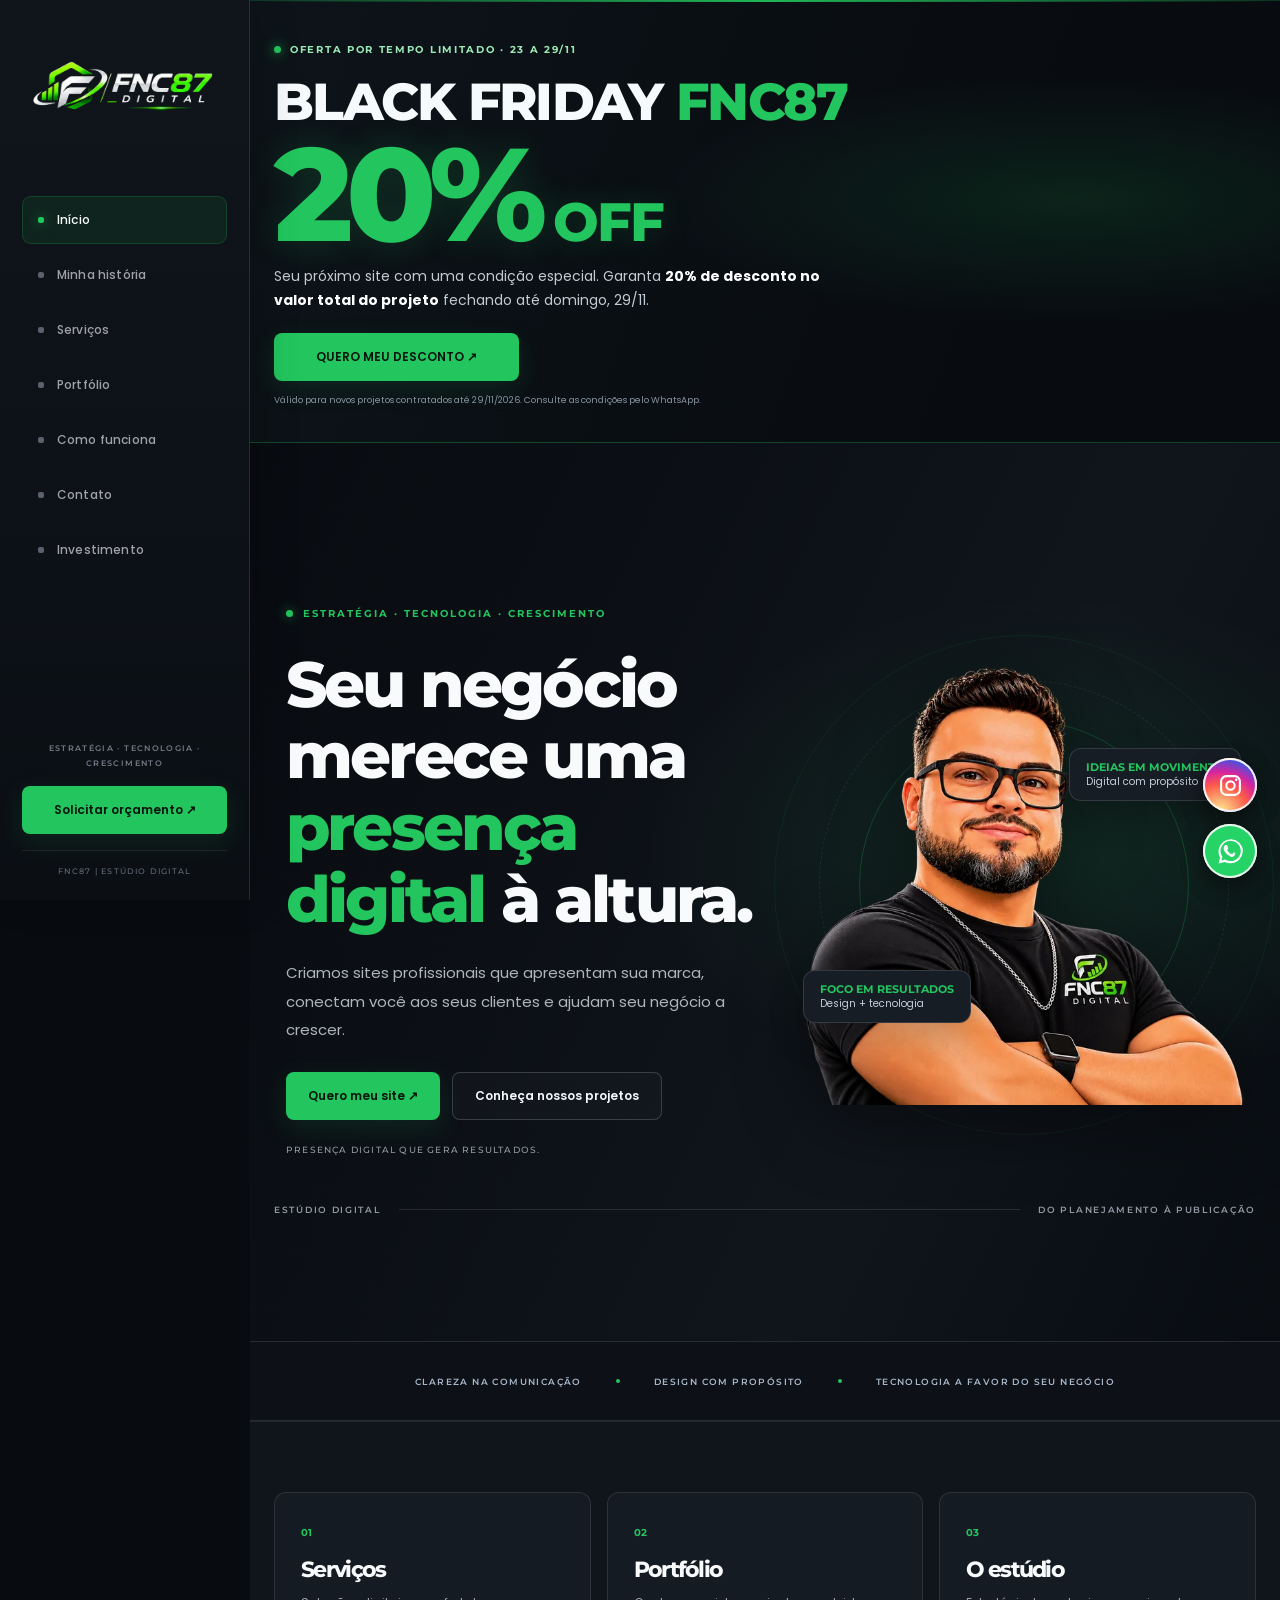
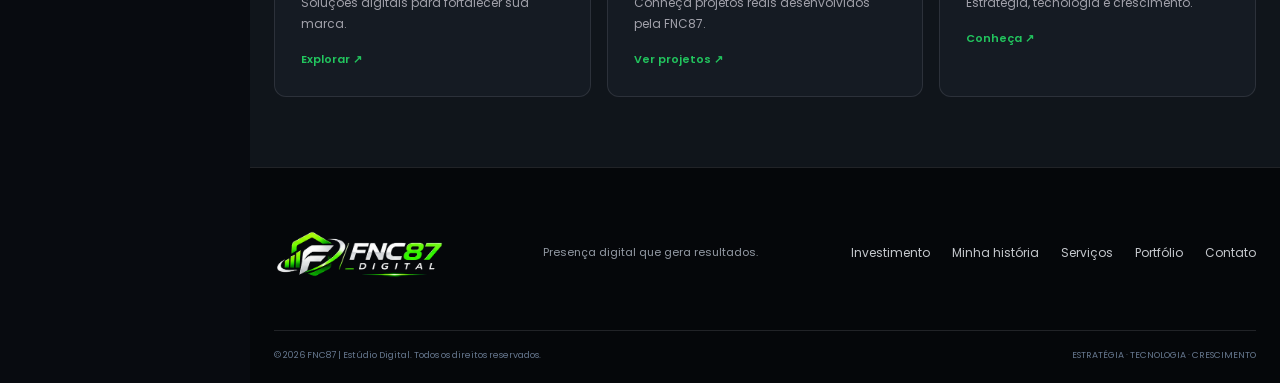
==== index.html @ 1294d343 "Remove duplicate avatar from Black Friday homepage banner" ====
<!doctype html>
<html lang="pt-BR"><head>
<meta charset="utf-8"><meta name="viewport" content="width=device-width, initial-scale=1">
<meta name="theme-color" content="#080B10"><meta name="description" content="FNC87 | Estúdio Digital — Presença digital que gera resultados.">
<title>FNC87 | Estúdio Digital</title><link rel="icon" href="assets/simbolo-fnc87.png">
<link rel="preconnect" href="https://fonts.googleapis.com"><link rel="preconnect" href="https://fonts.gstatic.com" crossorigin>
<link href="https://fonts.googleapis.com/css2?family=Montserrat:wght@400;500;600;700;800&family=Poppins:wght@300;400;500;600;700&display=swap" rel="stylesheet"><link rel="stylesheet" href="styles.css"></head><body>
<div class="top-glow"></div>
<header class="site-header sidebar-nav"><div class="container nav-wrap">
<a class="brand" href="index.html"><img src="assets/logo-fnc87-horizontal.png" alt="FNC87 | Estúdio Digital"></a>
<button class="menu-toggle" aria-label="Abrir menu" aria-expanded="false"><span></span><span></span><span></span></button>
<nav class="main-nav" aria-label="Navegação principal">
<a class="active" href="index.html" data-page="inicio">Início</a><a href="sobre.html" data-page="sobre">Minha história</a><a href="servicos.html" data-page="servicos">Serviços</a><a href="portfolio.html" data-page="portfolio">Portfólio</a><a href="processo.html" data-page="processo">Como funciona</a><a href="contato.html" data-page="contato">Contato</a>
<a href="investimento.html" data-page="investimento">Investimento</a></nav><div class="sidebar-bottom"><span class="sidebar-caption">ESTRATÉGIA · TECNOLOGIA · CRESCIMENTO</span><a class="button button-small button-primary header-cta" href="contato.html">Solicitar orçamento ↗</a><span class="sidebar-version">FNC87 | ESTÚDIO DIGITAL</span></div></div></header><section class="black-friday-banner" aria-label="Campanha Black Friday FNC87">
  <div class="container black-friday-inner">
    <div class="black-friday-copy">
      <span class="black-friday-kicker"><i></i> OFERTA POR TEMPO LIMITADO · 23 A 29/11</span>
      <h2>BLACK FRIDAY <span>FNC87</span></h2>
      <div class="black-friday-offer"><strong>20%</strong><span>OFF</span></div>
      <p>Seu próximo site com uma condição especial. Garanta <strong>20% de desconto no valor total do projeto</strong> fechando até domingo, 29/11.</p>
      <a class="button button-primary" href="https://wa.me/5551992381725?text=Ol%C3%A1!%20Quero%20aproveitar%20a%20Black%20Friday%20da%20FNC87%20com%2020%25%20de%20desconto%20no%20meu%20projeto%20digital." target="_blank" rel="noopener noreferrer">QUERO MEU DESCONTO ↗</a>
      <small class="black-friday-footnote">Válido para novos projetos contratados até 29/11/2026. Consulte as condições pelo WhatsApp.</small>
    </div>
</div>
</section>
<main><section class="hero section" id="inicio"><div class="hero-grid"></div><div class="container hero-layout"><div class="hero-copy"><div class="eyebrow"><i></i> ESTRATÉGIA · TECNOLOGIA · CRESCIMENTO</div><h1>Seu negócio merece uma <span>presença digital</span> à altura.</h1><p class="hero-lead">Criamos sites profissionais que apresentam sua marca, conectam você aos seus clientes e ajudam seu negócio a crescer.</p><div class="hero-actions"><a class="button button-primary" href="contato.html">Quero meu site ↗</a><a class="button button-outline" href="portfolio.html">Conheça nossos projetos</a></div><p class="hero-signature">PRESENÇA DIGITAL QUE GERA RESULTADOS.</p></div><div class="hero-art hero-avatar-art"><div class="orbit orbit-one"></div><div class="orbit orbit-two"></div><div class="orbit orbit-three"></div><img class="home-avatar" src="assets/avatar-fnc87.webp" alt="Avatar ilustrado de Fabrício Castro, fundador da FNC87 | Estúdio Digital"><div class="float-card float-top"><b>IDEIAS EM MOVIMENTO</b><span>Digital com propósito</span></div><div class="float-card float-bottom"><b>FOCO EM RESULTADOS</b><span>Design + tecnologia</span></div></div></div><div class="container hero-bottom"><span>ESTÚDIO DIGITAL</span><span class="line"></span><span>DO PLANEJAMENTO À PUBLICAÇÃO</span></div></section><section class="trust-strip"><div class="container trust-inner"><span>CLAREZA NA COMUNICAÇÃO</span><i></i><span>DESIGN COM PROPÓSITO</span><i></i><span>TECNOLOGIA A FAVOR DO SEU NEGÓCIO</span></div></section><section class="home-shortcuts"><div class="container shortcut-grid"><a href="servicos.html"><b>01</b><h2>Serviços</h2><p>Soluções digitais para fortalecer sua marca.</p><span>Explorar ↗</span></a><a href="portfolio.html"><b>02</b><h2>Portfólio</h2><p>Conheça projetos reais desenvolvidos pela FNC87.</p><span>Ver projetos ↗</span></a><a href="sobre.html"><b>03</b><h2>O estúdio</h2><p>Estratégia, tecnologia e crescimento.</p><span>Conheça ↗</span></a></div></section></main><footer class="site-footer"><div class="container footer-main"><a class="footer-brand" href="index.html"><img src="assets/logo-fnc87-horizontal.png" alt="FNC87"></a><p>Presença digital que gera resultados.</p><div class="footer-links"><a href="investimento.html">Investimento</a><a href="sobre.html">Minha história</a><a href="servicos.html">Serviços</a><a href="portfolio.html">Portfólio</a><a href="contato.html">Contato</a></div></div><div class="container footer-bottom"><span>© <span id="year"></span> FNC87 | Estúdio Digital. Todos os direitos reservados.</span><span>ESTRATÉGIA · TECNOLOGIA · CRESCIMENTO</span></div></footer>
  <div class="floating-social" aria-label="Redes sociais da FNC87" style="position:fixed!important;right:22px!important;bottom:22px!important;left:auto!important;top:auto!important;z-index:2147483000!important;display:flex!important;flex-direction:column!important;align-items:center!important;gap:12px!important;width:56px!important;height:auto!important;max-width:56px!important;pointer-events:auto!important;">
    <a class="floating-social__link floating-social__instagram" href="https://www.instagram.com/fnc87_estudio_digital/" target="_blank" rel="noopener noreferrer" aria-label="Instagram FNC87" title="Instagram" style="display:flex!important;position:relative!important;flex:none!important;width:54px!important;height:54px!important;min-width:54px!important;min-height:54px!important;max-width:54px!important;max-height:54px!important;border-radius:50%!important;align-items:center!important;justify-content:center!important;overflow:hidden!important;color:#fff!important;background:radial-gradient(circle at 30% 105%,#fdf497 0%,#fd5949 45%,#d6249f 65%,#285AEB 90%)!important;">
      <svg xmlns="http://www.w3.org/2000/svg" width="25" height="25" viewBox="0 0 24 24" aria-hidden="true" style="display:block!important;width:25px!important;height:25px!important;min-width:25px!important;max-width:25px!important;min-height:25px!important;max-height:25px!important;position:static!important;transform:none!important;flex:none!important"><rect x="3" y="3" width="18" height="18" rx="5" fill="none" stroke="currentColor" stroke-width="2"/><circle cx="12" cy="12" r="4" fill="none" stroke="currentColor" stroke-width="2"/><circle cx="17.5" cy="6.5" r="1.2" fill="currentColor"/></svg>
    </a>
    <a class="floating-social__link floating-social__whatsapp" href="https://wa.me/5551992381725?text=Ol%C3%A1!%20Quero%20conhecer%20os%20servi%C3%A7os%20da%20FNC87." target="_blank" rel="noopener noreferrer" aria-label="WhatsApp FNC87" title="WhatsApp" style="display:flex!important;position:relative!important;flex:none!important;width:54px!important;height:54px!important;min-width:54px!important;min-height:54px!important;max-width:54px!important;max-height:54px!important;border-radius:50%!important;align-items:center!important;justify-content:center!important;overflow:hidden!important;color:#fff!important;background:#25D366!important;">
      <svg xmlns="http://www.w3.org/2000/svg" width="25" height="25" viewBox="0 0 24 24" aria-hidden="true" style="display:block!important;width:25px!important;height:25px!important;min-width:25px!important;max-width:25px!important;min-height:25px!important;max-height:25px!important;position:static!important;transform:none!important;flex:none!important"><path fill="currentColor" d="M20.5 3.5A11.8 11.8 0 0 0 2 17.7L.5 23.5l5.9-1.5A11.8 11.8 0 0 0 12 23.2h.1A11.7 11.7 0 0 0 20.5 3.5ZM12.1 21.2a9.7 9.7 0 0 1-4.9-1.3l-.4-.2-3.5.9.9-3.4-.2-.4a9.7 9.7 0 1 1 8.1 4.4Zm5.3-7.3c-.3-.2-1.7-.9-2-.9s-.5-.2-.7.2-.8.9-1 1.1-.4.2-.7.1a8 8 0 0 1-2.4-1.5 9 9 0 0 1-1.7-2.1c-.2-.3 0-.5.1-.6l.5-.6.3-.5c.1-.2 0-.4 0-.6s-.7-1.6-1-2.2c-.2-.5-.5-.5-.7-.5h-.6c-.2 0-.6.1-.9.4s-1.2 1.2-1.2 2.8 1.2 3.2 1.4 3.4a11 11 0 0 0 4.2 4c.6.3 1.1.5 1.5.6.6.2 1.2.2 1.6.1.5-.1 1.7-.7 1.9-1.4.2-.7.2-1.3.2-1.4s-.2-.2-.5-.4Z"/></svg>
    </a>
  </div>
  <script src="script.js"></script>
</body>
</html>

<script src="script.js"></script></body></html>  <div class="floating-social" aria-label="Redes sociais da FNC87" style="position:fixed!important;right:22px!important;bottom:22px!important;left:auto!important;top:auto!important;z-index:2147483000!important;display:flex!important;flex-direction:column!important;align-items:center!important;gap:12px!important;width:56px!important;height:auto!important;max-width:56px!important;pointer-events:auto!important;">
    <a class="floating-social__link floating-social__instagram" href="https://www.instagram.com/fnc87_estudio_digital/" target="_blank" rel="noopener noreferrer" aria-label="Instagram FNC87" title="Instagram" style="display:flex!important;position:relative!important;flex:none!important;width:54px!important;height:54px!important;min-width:54px!important;min-height:54px!important;max-width:54px!important;max-height:54px!important;border-radius:50%!important;align-items:center!important;justify-content:center!important;overflow:hidden!important;color:#fff!important;background:radial-gradient(circle at 30% 105%,#fdf497 0%,#fd5949 45%,#d6249f 65%,#285AEB 90%)!important;">
      <svg xmlns="http://www.w3.org/2000/svg" width="25" height="25" viewBox="0 0 24 24" aria-hidden="true" style="display:block!important;width:25px!important;height:25px!important;min-width:25px!important;max-width:25px!important;min-height:25px!important;max-height:25px!important;position:static!important;transform:none!important;flex:none!important"><rect x="3" y="3" width="18" height="18" rx="5" fill="none" stroke="currentColor" stroke-width="2"/><circle cx="12" cy="12" r="4" fill="none" stroke="currentColor" stroke-width="2"/><circle cx="17.5" cy="6.5" r="1.2" fill="currentColor"/></svg>
    </a>
    <a class="floating-social__link floating-social__whatsapp" href="https://wa.me/5551992381725?text=Ol%C3%A1!%20Quero%20conhecer%20os%20servi%C3%A7os%20da%20FNC87." target="_blank" rel="noopener noreferrer" aria-label="WhatsApp FNC87" title="WhatsApp" style="display:flex!important;position:relative!important;flex:none!important;width:54px!important;height:54px!important;min-width:54px!important;min-height:54px!important;max-width:54px!important;max-height:54px!important;border-radius:50%!important;align-items:center!important;justify-content:center!important;overflow:hidden!important;color:#fff!important;background:#25D366!important;">
      <svg xmlns="http://www.w3.org/2000/svg" width="25" height="25" viewBox="0 0 24 24" aria-hidden="true" style="display:block!important;width:25px!important;height:25px!important;min-width:25px!important;max-width:25px!important;min-height:25px!important;max-height:25px!important;position:static!important;transform:none!important;flex:none!important"><path fill="currentColor" d="M20.5 3.5A11.8 11.8 0 0 0 2 17.7L.5 23.5l5.9-1.5A11.8 11.8 0 0 0 12 23.2h.1A11.7 11.7 0 0 0 20.5 3.5ZM12.1 21.2a9.7 9.7 0 0 1-4.9-1.3l-.4-.2-3.5.9.9-3.4-.2-.4a9.7 9.7 0 1 1 8.1 4.4Zm5.3-7.3c-.3-.2-1.7-.9-2-.9s-.5-.2-.7.2-.8.9-1 1.1-.4.2-.7.1a8 8 0 0 1-2.4-1.5 9 9 0 0 1-1.7-2.1c-.2-.3 0-.5.1-.6l.5-.6.3-.5c.1-.2 0-.4 0-.6s-.7-1.6-1-2.2c-.2-.5-.5-.5-.7-.5h-.6c-.2 0-.6.1-.9.4s-1.2 1.2-1.2 2.8 1.2 3.2 1.4 3.4a11 11 0 0 0 4.2 4c.6.3 1.1.5 1.5.6.6.2 1.2.2 1.6.1.5-.1 1.7-.7 1.9-1.4.2-.7.2-1.3.2-1.4s-.2-.2-.5-.4Z"/></svg>
    </a>
  </div>
  <script src="script.js"></script>
</body>
</html>
<script src="script.js"></script></body></html>
---- styles.css ----
:root{
  --green:#22C55E;--green-bright:#39E66F;--graphite:#0F172A;--panel:#121E32;
  --panel2:#16243A;--muted:#94A3B8;--white:#FFFFFF;--line:rgba(148,163,184,.17);
  --font-title:'Montserrat',sans-serif;--font-body:'Poppins',sans-serif;
}
*{box-sizing:border-box}html{scroll-behavior:smooth;scroll-padding-top:100px}
body{margin:0;background:var(--graphite);color:var(--white);font-family:var(--font-body);font-size:14px;line-height:1.75;overflow-x:hidden}
a{color:inherit;text-decoration:none}.container{width:min(1120px,calc(100% - 48px));margin:0 auto}
.top-glow{height:2px;background:linear-gradient(90deg,transparent,var(--green),transparent);opacity:.9}
.site-header{height:88px;position:sticky;top:0;z-index:20;background:rgba(15,23,42,.94);backdrop-filter:blur(16px);border-bottom:1px solid var(--line)}
.nav-wrap{height:100%;display:flex;align-items:center;justify-content:space-between;gap:30px}
.brand{width:205px;display:block;flex-shrink:0}.brand img{width:100%;height:auto;display:block}
.main-nav{display:flex;align-items:center;gap:30px}.main-nav a,.footer-links a{font-size:12px;color:#C3CDDA;transition:color .2s}.main-nav a:hover,.footer-links a:hover{color:var(--green)}
.button{display:inline-flex;align-items:center;justify-content:center;gap:10px;min-height:48px;padding:0 22px;border-radius:8px;font:600 12px var(--font-body);transition:transform .2s,background .2s,border-color .2s;cursor:pointer}
.button:hover{transform:translateY(-2px)}.button-primary{background:var(--green);color:#07150C;box-shadow:0 8px 26px rgba(34,197,94,.13)}.button-primary:hover{background:var(--green-bright)}
.button-outline{border:1px solid rgba(148,163,184,.27);color:#F4F7FB;background:rgba(255,255,255,.015)}.button-outline:hover{border-color:var(--green)}
.button-small{min-height:44px;padding:0 19px}.button-large{min-height:54px;padding:0 25px}
.menu-toggle{display:none;background:none;border:0;padding:8px}.menu-toggle span{display:block;width:22px;height:2px;background:white;margin:5px}
.section{padding:112px 0}.hero{position:relative;min-height:680px;padding:106px 0 35px;overflow:hidden;background:radial-gradient(ellipse at 78% 45%,rgba(22,101,69,.18),transparent 35%),linear-gradient(115deg,#0F172A 0%,#101D31 68%,#0E192B 100%)}
.hero-grid{position:absolute;inset:0;opacity:.17;background-image:linear-gradient(rgba(148,163,184,.06) 1px,transparent 1px),linear-gradient(90deg,rgba(148,163,184,.06) 1px,transparent 1px);background-size:62px 62px;mask-image:linear-gradient(90deg,black,transparent 90%)}
.hero-layout{position:relative;display:grid;grid-template-columns:1.05fr .95fr;align-items:center;min-height:490px;gap:30px}
.eyebrow{font:700 10px var(--font-title);letter-spacing:2px;color:var(--green);display:flex;align-items:center;gap:10px}.eyebrow i{width:7px;height:7px;border-radius:50%;background:var(--green);box-shadow:0 0 12px rgba(34,197,94,.7)}
h1,h2,h3,p{margin-top:0}h1,h2,h3{font-family:var(--font-title)}
.hero h1{font-size:clamp(42px,5vw,64px);line-height:1.12;letter-spacing:-2.8px;font-weight:800;max-width:650px;margin:29px 0 24px}
h1 span,h2 span{color:var(--green)}
.hero-lead{font-size:15px;color:#B6C4D6;max-width:520px;line-height:1.9;margin-bottom:27px}
.hero-actions{display:flex;gap:12px;flex-wrap:wrap}.hero-signature{font:500 9px var(--font-title);letter-spacing:1.2px;color:#8FA2BA;margin-top:24px}
.hero-art{height:440px;position:relative;display:grid;place-items:center}
.hero-logo-frame{position:relative;z-index:2;width:280px;height:280px;border:0;border-radius:0;overflow:visible;background:transparent;box-shadow:none;display:grid;place-items:center}
.hero-logo-frame img{width:100%;height:100%;object-fit:contain;display:block;filter:drop-shadow(0 12px 22px rgba(34,197,94,.13))}
.orbit{position:absolute;border:1px solid rgba(34,197,94,.24);border-radius:50%;aspect-ratio:1}.orbit-one{width:330px}.orbit-two{width:410px;border-color:rgba(148,163,184,.12);border-style:dashed}.orbit-three{width:500px;border-color:rgba(34,197,94,.08)}
.float-card{position:absolute;z-index:3;background:#152239;border:1px solid rgba(148,163,184,.2);border-radius:12px;padding:11px 16px;box-shadow:0 15px 35px rgba(0,0,0,.2);display:flex;flex-direction:column;line-height:1.5}
.float-card b{font:700 11px var(--font-title);color:var(--green)}.float-card span{font-size:10px;color:#C2CDDA}.float-top{top:83px;right:3px}.float-bottom{bottom:82px;left:0}
.art-dot{position:absolute;width:6px;height:6px;border-radius:50%;background:var(--green);box-shadow:0 0 15px var(--green)}.dot-a{top:100px;left:17%}.dot-b{bottom:95px;right:18%}
.hero-bottom{display:flex;align-items:center;gap:18px;margin-top:40px;font:600 9px var(--font-title);letter-spacing:1.7px;color:#70839B}.hero-bottom .line{height:1px;background:var(--line);flex:1}
.trust-strip{border-top:1px solid var(--line);border-bottom:1px solid var(--line);background:#101B2E}
.trust-inner{min-height:78px;display:flex;align-items:center;justify-content:center;gap:34px;font:600 9px var(--font-title);letter-spacing:1.4px;color:#A8B7C9}.trust-inner i{height:4px;width:4px;border-radius:50%;background:var(--green)}
.section-about{background:#111D30}.two-col{display:grid;grid-template-columns:1fr 1fr;gap:100px;align-items:start}
h2{font-size:clamp(30px,3.5vw,43px);line-height:1.22;letter-spacing:-1.7px;font-weight:750;margin:22px 0 0}
.about-text p{color:#AEBBCB;font-size:14px;line-height:2;margin-bottom:18px}.text-link{display:inline-flex;align-items:center;gap:10px;color:var(--green);font:600 12px var(--font-body);margin-top:9px}.text-link span{font-size:17px}
.section-services{background:var(--graphite)}.section-heading{display:flex;align-items:end;justify-content:space-between;gap:50px;margin-bottom:44px}.section-heading>p{max-width:390px;color:#9EADBF;font-size:13px;line-height:1.9;margin:0 0 5px}
.service-grid{display:grid;grid-template-columns:repeat(2,1fr);gap:16px}
.service-card{min-height:300px;background:linear-gradient(145deg,#142138,#111C2F);border:1px solid var(--line);border-radius:14px;padding:28px 30px;position:relative;overflow:hidden}
.service-card:after{content:"";position:absolute;width:180px;height:180px;border:1px solid rgba(34,197,94,.09);border-radius:50%;right:-100px;bottom:-100px}
.service-featured{border-color:rgba(34,197,94,.34);background:linear-gradient(145deg,#172A36,#111C2F)}
.service-number{font:600 9px var(--font-title);letter-spacing:1.5px;color:#73869F}
.service-icon{font-size:25px;color:var(--green);margin:16px 0 8px}.service-card h3{font-size:21px;letter-spacing:-.5px;margin:0 0 10px}.service-card p{font-size:12px;color:#A9B7C8;line-height:1.9;max-width:460px}
.service-card ul{padding-left:17px;color:#BFCBDA;font-size:11px;line-height:2.1;margin:8px 0 12px}.service-tag{display:inline-block;margin-top:14px;padding:7px 10px;border-radius:5px;background:rgba(34,197,94,.08);color:#8BDCA8;font-size:10px}
.section-portfolio{background:#111D30}.portfolio-grid{display:grid;grid-template-columns:1fr 1fr;gap:24px}
.project-card{background:#142137;border:1px solid var(--line);border-radius:14px;overflow:hidden}
.project-visual{height:285px;position:relative;overflow:hidden;padding:14px;background:#0B1526}
.browser-bar{height:25px;border-bottom:1px solid rgba(255,255,255,.1);display:flex;align-items:center;gap:5px;padding:0 5px;color:#8A9BB0;font-size:8px}
.browser-bar i{width:5px;height:5px;border-radius:50%;background:#52647C}.browser-bar span{margin-left:8px}
.project-mock{position:absolute;inset:55px 40px 24px;background:linear-gradient(120deg,#101F32,#18304A);padding:35px 34px;display:flex;flex-direction:column;align-items:flex-start;box-shadow:0 20px 45px rgba(0,0,0,.28)}
.project-mock small,.lume-mock small{font-size:8px;letter-spacing:2px;color:#9FB2C7}.project-mock strong{font:800 28px/1.15 var(--font-title);margin:12px 0;color:#F7FAFC}.project-mock b{color:#FF9A46;font:800 20px var(--font-title);letter-spacing:3px}
.mock-button{font-size:8px;background:#F28A36;color:#172033;padding:7px 12px;border-radius:3px;margin-top:15px}
.project-index{position:absolute;right:20px;bottom:17px;color:#74869D;font:600 8px var(--font-title);letter-spacing:1px}
.lume{background:radial-gradient(circle at 75% 20%,#E5EAD8,#C6D1B9 55%,#9CAD94)}.lume .browser-bar{border-color:rgba(25,48,39,.15);color:#3F5949}.lume .browser-bar i{background:#8A9E85}
.lume-page{position:absolute;inset:55px 25px 12px;background:#fffaf0;color:#18354f;overflow:hidden;box-shadow:0 18px 40px rgba(0,0,0,.16);font-family:Arial,sans-serif}
.lume-nav{height:28px;padding:4px 9px;display:flex;align-items:center;justify-content:space-between;background:#fffdf8;border-bottom:1px solid #eee5d2;font-size:5px;color:#123f73}
.lume-nav>b{display:flex;align-items:center;gap:4px;color:#245f9e;font-size:9px}.lume-nav>b span{font-size:4px;line-height:1.05}.lume-nav>b strong{font-size:10px}.lume-nav>i{font-style:normal;background:#123f73;color:white;padding:4px 7px;border-radius:12px}
.lume-hero{height:132px;padding:13px 13px 7px;display:grid;grid-template-columns:1.1fr .9fr;gap:9px;background:linear-gradient(130deg,#fffaf0,#fff3cf 58%,#e7f0fb)}
.lume-hero>div:first-child{display:flex;flex-direction:column;align-items:flex-start}.lume-hero small{font-size:4px;letter-spacing:.7px;color:#245f9e;font-weight:bold}.lume-hero strong{font:800 14px/1.02 Arial,sans-serif;color:#123f73;margin:5px 0}.lume-hero em{font:italic 6px Georgia,serif;color:#855018}.lume-hero p{font-size:4.5px;line-height:1.35;color:#52677f;margin:4px 0}.lume-hero b{font-size:4.5px;background:#ffc629;color:#123f73;padding:4px 6px;border-radius:8px}
.lume-photo{border:4px solid white;border-radius:42% 42% 8px 8px;background:linear-gradient(140deg,#c9d8b8,#8ba98b 55%,#d8e5d5);display:grid;place-items:center;position:relative;box-shadow:0 4px 12px #315b3020}.lume-photo span{font-size:28px;opacity:.8}.lume-photo small{position:absolute;bottom:5px;color:#fff;font-size:4px}
.lume-pills{display:grid;grid-template-columns:repeat(4,1fr);gap:4px;padding:5px 9px;background:#fffaf0}.lume-pills span{background:white;border-radius:5px;padding:5px 2px;text-align:center;font-size:4px;color:#245f9e;box-shadow:0 2px 6px #344d2910}
.lume-cards{display:grid;grid-template-columns:repeat(3,1fr);gap:5px;padding:7px 9px;background:#fffdf8}.lume-cards b{padding:10px 4px;background:white;border:1px solid #f0eadc;border-radius:6px;color:#245f9e;text-align:center;font-size:5px}
.project-info{display:flex;justify-content:space-between;align-items:center;padding:20px 23px 5px}.project-type{font:700 8px var(--font-title);letter-spacing:1.5px;color:var(--green)}.project-info h3{font-size:17px;margin:6px 0}.project-arrow{font-size:20px;color:var(--green)}.project-card>p{padding:0 23px 20px;color:#9EADBF;font-size:11px;margin:0;line-height:1.8}.portfolio-note{font-size:10px;color:#71839A;margin:20px 0 0}
.section-process{background:var(--graphite)}.process-heading{align-items:start;margin-top:18px}.process-heading h2{max-width:600px;margin:0}.process-heading p{padding-top:6px}
.steps{display:grid;grid-template-columns:repeat(4,1fr);gap:0;border-top:1px solid var(--line);border-bottom:1px solid var(--line)}
.steps article{padding:28px 22px 30px 0;position:relative}.steps article+article{padding-left:22px;border-left:1px solid var(--line)}.steps article>span{font:700 12px var(--font-title);color:var(--green)}.steps h3{font-size:15px;margin:17px 0 8px}.steps p{font-size:11px;color:#9EADBF;line-height:1.9;margin:0}
.process-foot{margin-top:25px;display:flex;align-items:center;gap:10px;color:#AEBBCB;font-size:11px}.green-pulse{width:7px;height:7px;border-radius:50%;background:var(--green);box-shadow:0 0 12px var(--green)}
.cta-section{position:relative;overflow:hidden;padding:100px 0;text-align:center;background:linear-gradient(110deg,#142A2D,#10243A 65%,#111D30)}
.cta-orbit{position:absolute;width:560px;height:560px;border:1px solid rgba(34,197,94,.12);border-radius:50%;top:-280px;right:-80px;box-shadow:0 0 0 55px rgba(34,197,94,.025),0 0 0 110px rgba(34,197,94,.018)}
.cta-content{position:relative}.cta-content .eyebrow{justify-content:center}.cta-content h2{font-size:clamp(32px,4vw,48px);max-width:760px;margin:22px auto 15px}.cta-content>p{color:#B0BECE;max-width:590px;margin:0 auto 28px;font-size:13px}
.cta-actions{display:flex;justify-content:center;gap:12px;flex-wrap:wrap}.contact-details{display:flex;justify-content:center;gap:30px;margin-top:34px;color:#91A3B8;font:600 9px var(--font-title);letter-spacing:1.2px}
.site-footer{background:#0B1322;border-top:1px solid var(--line)}.footer-main{padding:42px 0 35px;display:flex;align-items:center;justify-content:space-between;gap:25px}.footer-brand{width:175px}.footer-brand img{width:100%;display:block}.footer-main>p{margin:0;color:#9DADC0;font-size:11px}.footer-links{display:flex;gap:22px}.footer-bottom{border-top:1px solid var(--line);padding:17px 0 20px;display:flex;justify-content:space-between;gap:15px;color:#65768D;font-size:9px}
@media(max-width:900px){.main-nav{gap:16px}.main-nav a{font-size:11px}.brand{width:175px}.hero-layout{grid-template-columns:1fr 0.8fr}.hero-art{transform:scale(.88)}.two-col{gap:50px}.section-heading{gap:25px}}
@media(max-width:700px){.container{width:min(100% - 36px,540px)}.site-header{height:74px}.brand{width:168px}.header-cta{display:none}.menu-toggle{display:block;margin-left:auto}.main-nav{display:none;position:absolute;top:73px;left:0;right:0;padding:18px 24px 24px;background:#101B2E;border-bottom:1px solid var(--line);flex-direction:column;align-items:flex-start;gap:16px}.main-nav.open{display:flex}.main-nav a{font-size:13px}
.section{padding:78px 0}.hero{padding:70px 0 25px;min-height:auto}.hero-layout{display:flex;flex-direction:column;align-items:stretch;gap:15px}.hero h1{font-size:clamp(40px,11vw,54px);letter-spacing:-2px;margin:23px 0 17px}.hero-lead{font-size:13px}.hero-art{height:330px;transform:none;margin-top:0}.hero-logo-frame{width:220px;height:220px;border-radius:0}.orbit-one{width:245px}.orbit-two{width:300px}.orbit-three{width:355px}.float-top{top:35px;right:0}.float-bottom{bottom:32px;left:0}.hero-bottom{margin-top:10px;font-size:8px}.trust-inner{min-height:70px;gap:12px;flex-wrap:wrap;padding:15px 0;font-size:8px}.trust-inner i{display:none}.two-col{grid-template-columns:1fr;gap:25px}.section-heading{display:block}.section-heading>p{margin-top:18px}.service-grid,.portfolio-grid{grid-template-columns:1fr}.service-card{min-height:0;padding:24px}.project-visual{height:250px}.project-mock,.lume-mock{left:25px;right:25px}.steps{grid-template-columns:1fr 1fr}.steps article{padding:23px 14px 23px 0}.steps article+article{padding-left:14px}.steps article:nth-child(3){border-left:0;padding-left:0;border-top:1px solid var(--line)}.steps article:nth-child(4){border-top:1px solid var(--line)}.process-heading{margin-bottom:30px}.process-foot{align-items:flex-start;line-height:1.8}.cta-section{padding:75px 0}.contact-details{flex-direction:column;gap:9px}.footer-main{flex-wrap:wrap}.footer-main>p{width:100%;order:3}.footer-links{gap:14px;flex-wrap:wrap}.footer-bottom{flex-direction:column;line-height:1.7}}
@media(max-width:390px){.hero-actions{flex-direction:column;align-items:stretch}.hero-actions .button{width:100%}.float-card{padding:8px 10px}.float-card b{font-size:9px}.float-card span{font-size:9px}.project-mock strong,.lume-mock strong{font-size:23px}}


/* Correção isolada da miniatura Lume: neutraliza estilos globais do portfólio */
.project-visual .lume-page,
.project-visual .lume-page *{box-sizing:border-box!important}
.project-visual .lume-page{position:absolute!important;inset:55px 25px 12px!important;display:block!important;padding:0!important;overflow:hidden!important;background:#fffaf0!important;color:#18354f!important;font-family:Arial,sans-serif!important;line-height:normal!important;text-align:left!important}
.project-visual .lume-page .lume-nav{height:28px!important;width:100%!important;padding:4px 9px!important;display:flex!important;flex-direction:row!important;align-items:center!important;justify-content:space-between!important;gap:4px!important;background:#fffdf8!important;border-bottom:1px solid #eee5d2!important;font-size:5px!important;color:#123f73!important;white-space:nowrap!important}
.project-visual .lume-page .lume-nav>b{display:flex!important;flex-direction:row!important;align-items:center!important;gap:4px!important;margin:0!important;padding:0!important;font-size:9px!important;color:#245f9e!important}
.project-visual .lume-page .lume-nav>b span{display:block!important;font-size:4px!important;line-height:1.05!important}
.project-visual .lume-page .lume-nav>b strong{display:block!important;font-size:10px!important;line-height:1!important}
.project-visual .lume-page .lume-nav>span{display:block!important;font-size:5px!important;white-space:nowrap!important}
.project-visual .lume-page .lume-nav>i{display:block!important;font-style:normal!important;background:#123f73!important;color:white!important;padding:4px 7px!important;border-radius:12px!important;font-size:5px!important}
.project-visual .lume-page .lume-hero{height:132px!important;width:100%!important;padding:13px!important;display:grid!important;grid-template-columns:1.1fr .9fr!important;gap:9px!important;background:linear-gradient(130deg,#fffaf0,#fff3cf 58%,#e7f0fb)!important}
.project-visual .lume-page .lume-hero>div:first-child{min-width:0!important;display:flex!important;flex-direction:column!important;align-items:flex-start!important;gap:0!important}
.project-visual .lume-page .lume-hero small{display:block!important;font-size:4px!important;letter-spacing:.7px!important;color:#245f9e!important;font-weight:bold!important;white-space:nowrap!important}
.project-visual .lume-page .lume-hero strong{display:block!important;font:800 14px/1.02 Arial,sans-serif!important;color:#123f73!important;margin:5px 0!important;letter-spacing:0!important}
.project-visual .lume-page .lume-hero em{display:block!important;font:italic 6px Georgia,serif!important;color:#855018!important}
.project-visual .lume-page .lume-hero p{display:block!important;font:4.5px/1.35 Arial,sans-serif!important;color:#52677f!important;margin:4px 0!important}
.project-visual .lume-page .lume-hero b{display:inline-block!important;font:700 4.5px Arial,sans-serif!important;background:#ffc629!important;color:#123f73!important;padding:4px 6px!important;border-radius:8px!important}
.project-visual .lume-page .lume-photo{min-width:0!important;border:4px solid white!important;border-radius:42% 42% 8px 8px!important;background:linear-gradient(140deg,#c9d8b8,#8ba98b 55%,#d8e5d5)!important;display:grid!important;place-items:center!important;position:relative!important;box-shadow:0 4px 12px #315b3020!important}
.project-visual .lume-page .lume-photo span{display:block!important;font-size:28px!important;opacity:.8!important}
.project-visual .lume-page .lume-photo small{position:absolute!important;bottom:5px!important;color:#fff!important;font-size:4px!important}
.project-visual .lume-page .lume-pills{display:grid!important;grid-template-columns:repeat(4,1fr)!important;gap:4px!important;padding:5px 9px!important;background:#fffaf0!important}
.project-visual .lume-page .lume-pills span{display:block!important;background:white!important;border-radius:5px!important;padding:5px 2px!important;text-align:center!important;font-size:4px!important;color:#245f9e!important;white-space:nowrap!important}
.project-visual .lume-page .lume-cards{display:grid!important;grid-template-columns:repeat(3,1fr)!important;gap:5px!important;padding:7px 9px!important;background:#fffdf8!important}
.project-visual .lume-page .lume-cards b{display:block!important;padding:10px 4px!important;background:white!important;border:1px solid #f0eadc!important;border-radius:6px!important;color:#245f9e!important;text-align:center!important;font-size:5px!important}




/* Portfólio: miniaturas compactas e links claros para os sites */
.project-shot{display:block;position:relative;height:220px;overflow:hidden;padding:12px;background:#0B1526;text-decoration:none;color:inherit;border-radius:14px 14px 0 0}
.project-shot .browser-bar{position:relative;z-index:2;height:22px;border-bottom:1px solid rgba(255,255,255,.14);display:flex;align-items:center;gap:5px;padding:0 5px;color:#c0ccdc;font-size:8px;background:rgba(7,17,34,.9)}
.project-shot .browser-bar i{width:5px;height:5px;border-radius:50%;background:#91a3bb}
.project-shot .browser-bar span{margin-left:8px;white-space:nowrap;overflow:hidden;text-overflow:ellipsis}
.project-shot>img{position:absolute;left:12px;top:34px;width:calc(100% - 24px);height:calc(100% - 46px);object-fit:contain;object-position:center;background:#0b1526;display:block;transition:transform .3s ease}
.project-shot:hover>img{transform:scale(1.015)}
.project-shot .project-index{position:absolute;z-index:3;right:20px;bottom:18px;padding:5px 8px;border-radius:20px;background:rgba(15,23,42,.9);color:#fff;font-size:8px;letter-spacing:.5px}
.project-info{display:flex;align-items:center;justify-content:space-between;gap:12px}
.project-visit{flex:none;display:inline-flex;align-items:center;justify-content:center;padding:9px 12px;border:1px solid rgba(34,197,94,.45);border-radius:8px;color:#22c55e;text-decoration:none;font-size:11px;font-weight:700;white-space:nowrap;transition:background .2s ease,color .2s ease}
.project-visit:hover{background:#22c55e;color:#0f172a}
@media(max-width:700px){.project-shot{height:185px}.project-shot>img{object-fit:contain}}


/* Ajuste final do alinhamento dos cards do portfólio */
.portfolio-grid{display:grid!important;grid-template-columns:repeat(2,minmax(0,1fr))!important;align-items:stretch!important;gap:20px!important}
.portfolio-grid>.project-card{display:flex!important;flex-direction:column!important;min-width:0!important;align-self:stretch!important;overflow:hidden!important}
.portfolio-grid>.project-card>.project-shot{width:100%!important;flex:none!important;height:210px!important;display:block!important;position:relative!important}
.portfolio-grid>.project-card>.project-info{width:100%!important;display:flex!important;align-items:center!important;justify-content:space-between!important;gap:12px!important;padding:20px 20px 8px!important;flex:none!important}
.portfolio-grid>.project-card>p{padding:0 20px 20px!important;margin:0!important;width:100%!important}
.portfolio-grid .project-info h3{margin:7px 0 0!important}
.portfolio-grid .project-visit{flex:none!important}
@media(max-width:760px){.portfolio-grid{grid-template-columns:1fr!important}.portfolio-grid>.project-card>.project-shot{height:190px!important}.portfolio-grid>.project-card>.project-info{padding:16px 16px 8px!important}.portfolio-grid>.project-card>p{padding:0 16px 16px!important}}


/* Atalhos flutuantes de contato e redes sociais */
.floating-social{position:fixed;right:22px;bottom:22px;z-index:9999;display:flex;flex-direction:column;gap:12px;align-items:center}
.floating-social__link{width:54px;height:54px;border-radius:50%;display:flex;align-items:center;justify-content:center;color:#fff;text-decoration:none;box-shadow:0 8px 24px rgba(0,0,0,.28);border:2px solid rgba(255,255,255,.88);transition:transform .2s ease,box-shadow .2s ease}
.floating-social__link:hover{transform:translateY(-3px) scale(1.05);box-shadow:0 12px 28px rgba(0,0,0,.34)}
.floating-social__link svg{width:25px;height:25px;display:block}
.floating-social__whatsapp{background:#25D366}
.floating-social__instagram{background:radial-gradient(circle at 30% 105%,#fdf497 0%,#fdf497 5%,#fd5949 45%,#d6249f 60%,#285AEB 90%)}
@media(max-width:600px){.floating-social{right:14px;bottom:16px;gap:10px}.floating-social__link{width:49px;height:49px}.floating-social__link svg{width:23px;height:23px}}


/* Identidade FNC87 — tema preto, grafite, cinza e verde tecnológico */
:root{
  --green:#22C55E;
  --green-bright:#4ADE80;
  --graphite:#080B10;
  --panel:#11161D;
  --panel2:#171D25;
  --muted:#A1A1AA;
  --white:#F8FAFC;
  --line:rgba(161,161,170,.18);
}
body{background:#080B10;color:#F8FAFC}
.site-header{background:rgba(8,11,16,.94);border-bottom-color:rgba(161,161,170,.16)}
.hero{background:radial-gradient(ellipse at 78% 45%,rgba(34,197,94,.12),transparent 36%),linear-gradient(115deg,#080B10 0%,#10151B 65%,#090D12 100%)}
.hero-grid{background-image:linear-gradient(rgba(161,161,170,.055) 1px,transparent 1px),linear-gradient(90deg,rgba(161,161,170,.055) 1px,transparent 1px)}
.trust-strip{background:#0D1117}
.section-about,.section-portfolio{background:#10151B}
.section-services,.section-process{background:#080B10}
.service-card{background:linear-gradient(145deg,#171D25,#10151B);border-color:rgba(161,161,170,.2)}
.service-featured{background:linear-gradient(145deg,#17231D,#11171A);border-color:rgba(34,197,94,.38)}
.project-card{background:#151B23;border-color:rgba(161,161,170,.2)}
.project-shot{background:#090D12}
.project-shot .browser-bar{background:rgba(8,11,16,.94);border-color:rgba(161,161,170,.18)}
.cta-section{background:radial-gradient(ellipse at 50% 0%,rgba(34,197,94,.11),transparent 48%),linear-gradient(110deg,#11171A,#0C1117 65%,#080B10)}
.site-footer{background:#05070A;border-top-color:rgba(161,161,170,.18)}
.float-card{background:#171D25;border-color:rgba(161,161,170,.22)}
.button-outline{background:rgba(255,255,255,.025);border-color:rgba(161,161,170,.28)}
.main-nav a,.footer-links a{color:#C4C7CC}
.hero-lead,.about-text p,.section-heading>p,.service-card p,.project-card>p,.cta-content>p{color:#B0B5BD}
.hero-signature,.hero-bottom,.portfolio-note,.footer-main>p{color:#9299A3}
@media(max-width:700px){.main-nav{background:#10151B}}


/* Navegação lateral vertical — layout institucional FNC87 */
html{scroll-padding-top:28px}
body{padding-left:250px}
.site-header.sidebar-nav{position:fixed;inset:0 auto 0 0;width:250px;height:100vh;z-index:1000;background:linear-gradient(180deg,#10151B 0%,#0B0F14 100%);border-right:1px solid rgba(161,161,170,.18);border-bottom:0;box-shadow:12px 0 36px rgba(0,0,0,.16);backdrop-filter:blur(18px)}
.sidebar-nav .nav-wrap{width:100%;height:100%;margin:0;padding:30px 22px 24px;display:flex;flex-direction:column;align-items:stretch;justify-content:flex-start;gap:0}
.sidebar-nav .brand{width:190px;margin:0 auto 58px;padding:8px 0}
.sidebar-nav .main-nav{display:flex;flex-direction:column;align-items:stretch;gap:7px;width:100%}
.sidebar-nav .main-nav a{position:relative;display:flex;align-items:center;min-height:48px;padding:0 15px;border:1px solid transparent;border-radius:9px;color:#A1A1AA;font-size:12px;font-weight:500;letter-spacing:.15px;transition:background .2s ease,color .2s ease,border-color .2s ease}
.sidebar-nav .main-nav a:before{content:"";width:6px;height:6px;border-radius:2px;background:#59616D;margin-right:13px;transition:background .2s ease,box-shadow .2s ease}
.sidebar-nav .main-nav a:hover,.sidebar-nav .main-nav a:focus-visible{color:#F8FAFC;background:rgba(34,197,94,.07);border-color:rgba(34,197,94,.15)}
.sidebar-nav .main-nav a:hover:before,.sidebar-nav .main-nav a:focus-visible:before{background:#22C55E;box-shadow:0 0 10px rgba(34,197,94,.65)}
.sidebar-bottom{margin-top:auto;display:flex;flex-direction:column;gap:16px}
.sidebar-caption{font:600 8px/1.8 'Montserrat',sans-serif;letter-spacing:1.35px;color:#727B87;text-align:center;padding:0 8px}
.sidebar-nav .header-cta{width:100%;min-height:48px;justify-content:center}
.sidebar-version{font:500 8px 'Montserrat',sans-serif;letter-spacing:1.2px;text-align:center;color:#626B76;padding-top:15px;border-top:1px solid rgba(161,161,170,.13)}
.sidebar-nav .menu-toggle{display:none}
.top-glow{position:fixed;top:0;left:250px;right:0;z-index:1001;height:2px}
.hero{min-height:calc(100vh - 2px);display:flex;flex-direction:column;justify-content:center;padding-top:72px}
.hero-layout{width:min(1120px,calc(100% - 72px))}
.section,.cta-section{scroll-margin-top:28px}
@media(max-width:900px){
  body{padding-left:0}
  .top-glow{left:0}
  .site-header.sidebar-nav{inset:0 0 auto 0;width:100%;height:76px}
  .sidebar-nav .nav-wrap{width:100%;height:76px;padding:0 22px;display:flex;flex-direction:row;align-items:center;justify-content:space-between;gap:18px}
  .sidebar-nav .brand{width:170px;margin:0;padding:0}
  .sidebar-nav .menu-toggle{display:block;order:3;cursor:pointer}
  .sidebar-nav .main-nav{display:none;position:absolute;top:76px;left:0;right:0;width:100%;padding:14px 22px 20px;background:#10151B;border-bottom:1px solid rgba(161,161,170,.18);box-shadow:0 18px 28px rgba(0,0,0,.3);gap:5px}
  .sidebar-nav .main-nav.open{display:flex}
  .sidebar-nav .main-nav a{min-height:44px}
  .sidebar-bottom{margin:0 0 0 auto;display:block}
  .sidebar-caption,.sidebar-version{display:none}
  .sidebar-nav .header-cta{width:auto;min-height:40px;padding:0 14px;font-size:10px}
  .hero{min-height:680px;padding-top:115px}
  .hero-layout{width:min(1120px,calc(100% - 48px))}
}
@media(max-width:560px){
  .sidebar-nav .brand{width:145px}
  .sidebar-nav .nav-wrap{padding:0 15px;gap:10px}
  .sidebar-nav .header-cta{font-size:9px;padding:0 10px}
  .hero{min-height:auto;padding:100px 0 35px}
  .hero-layout{grid-template-columns:1fr}
  .hero-art{height:320px}
  .hero-logo-frame{width:210px;height:210px}
  .orbit-one{width:250px}.orbit-two{width:300px}.orbit-three{width:340px}
  .float-top{top:20px;right:0}.float-bottom{bottom:24px;left:0}
}


/* Estrutura multipáginas do site institucional FNC87 */
.sidebar-nav .main-nav a.active{color:#F8FAFC;background:rgba(34,197,94,.09);border-color:rgba(34,197,94,.2)}
.sidebar-nav .main-nav a.active:before{background:#22C55E;box-shadow:0 0 12px rgba(34,197,94,.65)}
.inner-page{min-height:calc(100vh - 2px);padding-bottom:90px}
.page-hero{padding:105px 0 65px;background:radial-gradient(ellipse at 78% 20%,rgba(34,197,94,.11),transparent 38%),linear-gradient(115deg,#080B10,#10151B 65%,#090D12);border-bottom:1px solid rgba(161,161,170,.13)}
.page-hero h1{max-width:850px;font-size:clamp(38px,5vw,58px);line-height:1.13;letter-spacing:-2px;margin:24px 0 18px}
.page-lead{max-width:700px;color:#B0B5BD;font-size:15px;line-height:1.9;margin:0}
.page-content{padding:68px 0 20px}
.content-narrow{max-width:820px}
.content-narrow h2{font-size:25px;margin:30px 0 12px}
.content-narrow p{color:#B0B5BD;font-size:14px;line-height:2;margin-bottom:18px}
.value-row{display:flex;flex-wrap:wrap;gap:10px;margin-top:32px}
.value-row span{border:1px solid rgba(34,197,94,.25);background:rgba(34,197,94,.06);color:#7EE7A0;padding:10px 15px;border-radius:7px;font:600 9px 'Montserrat',sans-serif;letter-spacing:1px}
.home-shortcuts{padding:70px 0;background:#10151B;border-top:1px solid rgba(161,161,170,.13)}
.shortcut-grid{display:grid;grid-template-columns:repeat(3,1fr);gap:16px}
.shortcut-grid>a{display:block;padding:26px;background:#151B23;border:1px solid rgba(161,161,170,.17);border-radius:12px;transition:.2s}
.shortcut-grid>a:hover{border-color:rgba(34,197,94,.4);transform:translateY(-3px)}
.shortcut-grid b{color:#22C55E;font:700 10px 'Montserrat',sans-serif}
.shortcut-grid h2{font-size:22px;margin:13px 0 8px}
.shortcut-grid p{color:#A1A1AA;font-size:12px}
.shortcut-grid a>span{color:#22C55E;font-size:11px;font-weight:600}
.inner-page .service-grid{margin-top:5px}
.inner-page .portfolio-grid{align-items:stretch}
.inner-page .project-card{display:flex;flex-direction:column;overflow:hidden}
.inner-page .project-info{padding:20px 20px 8px}
.inner-page .project-card>p{padding:0 20px 20px;margin:0;color:#B0B5BD}
.inner-page .steps{margin-top:5px}
.contact-grid{display:grid;grid-template-columns:repeat(2,minmax(0,1fr));gap:18px;max-width:900px}
.contact-card{display:block;padding:30px;background:#151B23;border:1px solid rgba(161,161,170,.18);border-radius:13px;transition:.2s}
.contact-card:hover{border-color:rgba(34,197,94,.45);transform:translateY(-3px)}
.contact-card>span{font:700 9px 'Montserrat',sans-serif;letter-spacing:1.5px;color:#22C55E}
.contact-card h2{font-size:23px;margin:18px 0 8px;overflow-wrap:anywhere}
.contact-card p{color:#A1A1AA;font-size:12px}
.contact-card b{display:inline-block;color:#22C55E;font-size:11px;margin-top:10px}
.contact-note{color:#9299A3;font-size:11px;margin-top:30px}
@media(max-width:900px){.page-hero{padding:115px 0 55px}.page-content{padding-top:48px}}
@media(max-width:700px){.shortcut-grid,.contact-grid{grid-template-columns:1fr}.page-hero h1{font-size:36px}.page-content{padding:38px 0 10px}.inner-page .project-info{padding:16px 16px 8px}.inner-page .project-card>p{padding:0 16px 16px}}

/* Retratos oficiais do fundador: avatar na home e foto na história */
.hero-avatar-art{isolation:isolate}
.hero-avatar-art .home-avatar{position:relative;z-index:2;display:block;width:min(100%,470px);height:440px;object-fit:contain;object-position:center bottom;filter:drop-shadow(0 18px 38px rgba(0,0,0,.42))}
.hero-avatar-art .orbit{z-index:0}
.hero-avatar-art .float-card{z-index:4}
.profile-layout{display:grid;grid-template-columns:minmax(260px,380px) minmax(0,1fr);gap:64px;align-items:start}
.profile-portrait{position:sticky;top:38px;margin:0;padding:10px;border:1px solid rgba(34,197,94,.28);border-radius:18px;background:linear-gradient(145deg,rgba(34,197,94,.10),rgba(17,22,29,.7));box-shadow:0 20px 55px rgba(0,0,0,.28)}
.profile-portrait img{display:block;width:100%;height:auto;border-radius:11px;object-fit:contain}
.profile-layout .content-narrow{max-width:none}
@media(max-width:900px){.profile-layout{grid-template-columns:minmax(220px,300px) minmax(0,1fr);gap:32px}}
@media(max-width:700px){.hero-avatar-art{height:340px;margin-top:0}.hero-avatar-art .home-avatar{height:340px;width:min(100%,360px)}.profile-layout{grid-template-columns:1fr;gap:28px}.profile-portrait{position:relative;top:auto;width:min(100%,360px);margin:0 auto}.profile-layout .content-narrow{max-width:100%}}


/* FNC87 | Página de investimento 2026 */
.page-investimento .page-hero{padding-bottom:44px}
.pricing-intro{display:flex;align-items:center;justify-content:space-between;gap:20px;margin:0 0 30px}
.pricing-validity{display:inline-flex;align-items:center;gap:9px;padding:9px 13px;border:1px solid rgba(34,197,94,.3);border-radius:7px;background:rgba(34,197,94,.07);color:#9BE8B5;font:700 9px var(--font-title);letter-spacing:1px}
.pricing-grid{display:grid;grid-template-columns:repeat(3,1fr);gap:16px}
.pricing-card{display:flex;flex-direction:column;padding:26px 23px 23px;border:1px solid var(--line);border-radius:14px;background:linear-gradient(150deg,#17263d,#111c2f);overflow:hidden}
.pricing-card.featured{border-color:rgba(34,197,94,.55);box-shadow:0 15px 45px rgba(34,197,94,.07)}
.pricing-card .pricing-label{font:700 9px var(--font-title);letter-spacing:1.5px;color:var(--green)}
.pricing-card h2{font-size:19px;line-height:1.3;letter-spacing:-.5px;margin:14px 0 8px}
.pricing-card .pricing-desc{min-height:54px;color:#A9B7C8;font-size:11px;line-height:1.8}
.pricing-value{margin:15px 0 17px;padding:14px 0;border-top:1px solid var(--line);border-bottom:1px solid var(--line)}
.pricing-value small{display:block;color:#91A3B8;font-size:9px;margin-bottom:4px}
.pricing-value strong{font:800 22px var(--font-title);color:var(--green);letter-spacing:-.7px}
.pricing-card ul{padding-left:17px;margin:0 0 22px;color:#C2CDDA;font-size:10px;line-height:2.1;flex:1}
.pricing-card .button{width:100%;margin-top:auto}
.pricing-note{color:#8FA1B8;font-size:10px;line-height:1.8;margin-top:18px}
.pricing-includes{display:grid;grid-template-columns:repeat(3,1fr);gap:12px;margin-top:25px}
.pricing-includes article{padding:18px;border:1px solid var(--line);border-radius:10px;background:#121f34}
.pricing-includes b{display:block;color:var(--green);font:700 10px var(--font-title);margin-bottom:6px}
.pricing-includes p{margin:0;color:#AAB8C9;font-size:10px;line-height:1.8}
.pricing-conditions{display:grid;grid-template-columns:1fr 1fr;gap:18px;margin-top:30px}
.pricing-condition{padding:22px;border:1px solid var(--line);border-radius:12px;background:#111d30}
.pricing-condition h3{font-size:15px;margin:0 0 12px}
.pricing-condition p,.pricing-condition li{font-size:10px;color:#AEBBCB;line-height:1.9}
.pricing-condition ul{padding-left:17px;margin:0}
@media(max-width:850px){.pricing-grid{grid-template-columns:1fr 1fr}.pricing-includes{grid-template-columns:1fr 1fr}}
@media(max-width:600px){.pricing-grid,.pricing-includes,.pricing-conditions{grid-template-columns:1fr}.pricing-intro{align-items:flex-start;flex-direction:column}.pricing-card .pricing-desc{min-height:0}}

/* BLACK FRIDAY FNC87 · campanha 23–29/11/2026 */
.black-friday-banner{position:relative;overflow:hidden;background:radial-gradient(ellipse at 78% 45%,rgba(34,197,94,.15),transparent 38%),linear-gradient(115deg,#111820,#080B10 68%);border-bottom:1px solid rgba(34,197,94,.28)}
.black-friday-inner{display:grid;grid-template-columns:1.1fr .9fr;align-items:center;gap:30px;min-height:390px;padding-top:42px;padding-bottom:42px}
.black-friday-kicker{display:inline-flex;align-items:center;gap:9px;color:#9BE8B5;font:700 9px var(--font-title);letter-spacing:1.6px}
.black-friday-kicker i{width:7px;height:7px;border-radius:50%;background:#22C55E;box-shadow:0 0 12px #22C55E}
.black-friday-copy h2{font:800 clamp(27px,4vw,43px) var(--font-title);letter-spacing:-1.8px;margin:13px 0 0;color:#F7FAFC}
.black-friday-copy h2 span{color:#22C55E}
.black-friday-offer{font:800 clamp(64px,9vw,104px)/.98 var(--font-title);letter-spacing:-5px;color:#22C55E;text-shadow:0 0 35px rgba(34,197,94,.22);margin:8px 0}
.black-friday-offer small{font-size:.38em;letter-spacing:1px}
.black-friday-copy p{max-width:490px;color:#C2CBD4;font-size:14px;line-height:1.8;margin:12px 0 20px}
.black-friday-copy p strong{color:#fff}
.black-friday-footnote{display:block;color:#7F8B98;font-size:9px;line-height:1.6;margin-top:13px}
.black-friday-visual{position:relative;min-height:300px;display:flex;align-items:flex-end;justify-content:center}
.black-friday-visual:before{content:"";position:absolute;width:290px;height:290px;border:1px solid rgba(34,197,94,.25);border-radius:50%;box-shadow:0 0 65px rgba(34,197,94,.1),inset 0 0 55px rgba(34,197,94,.07)}
.black-friday-visual img{position:relative;z-index:1;max-width:100%;width:300px;height:320px;object-fit:contain;object-position:center bottom;filter:drop-shadow(0 16px 35px rgba(0,0,0,.45))}
.black-friday-sign{position:absolute;z-index:2;right:0;top:48px;display:flex;flex-direction:column;align-items:center;padding:15px 20px;border:1px solid rgba(34,197,94,.7);border-radius:12px;background:linear-gradient(145deg,#1b2925,#0c1212);box-shadow:0 12px 35px rgba(0,0,0,.4),0 0 28px rgba(34,197,94,.13);transform:rotate(5deg)}
.black-friday-sign span,.black-friday-sign small{font:700 8px var(--font-title);letter-spacing:1.3px;color:#C8F7D6}
.black-friday-sign strong{font:800 30px var(--font-title);color:#22C55E;white-space:nowrap}
.black-friday-strip{padding:27px 0;background:linear-gradient(100deg,#14231d,#101820);border-bottom:1px solid rgba(34,197,94,.27)}
.black-friday-strip-inner{display:flex;align-items:center;justify-content:space-between;gap:22px}
.black-friday-strip h2{font:700 clamp(20px,3vw,29px) var(--font-title);margin:8px 0 3px}
.black-friday-strip h2 strong{color:#22C55E}
.black-friday-strip p{margin:0;color:#AAB8C9;font-size:11px}
@media(max-width:700px){.black-friday-inner{grid-template-columns:1fr;gap:4px;padding-top:30px;padding-bottom:24px}.black-friday-copy h2{font-size:31px}.black-friday-offer{font-size:76px}.black-friday-visual{min-height:235px;margin-top:4px}.black-friday-visual:before{width:210px;height:210px}.black-friday-visual img{height:245px;width:230px}.black-friday-sign{right:2%;top:16px;padding:10px 13px}.black-friday-sign strong{font-size:23px}.black-friday-strip-inner{align-items:flex-start;flex-direction:column}.black-friday-strip .button{width:100%}}


/* BLACK FRIDAY FNC87 · destaque da campanha */
.black-friday-banner{position:relative;isolation:isolate;overflow:hidden;background:radial-gradient(ellipse at 80% 45%,rgba(34,197,94,.13),transparent 36%),linear-gradient(110deg,#0d1419 0%,#080b10 72%);border-top:1px solid rgba(34,197,94,.22);border-bottom:1px solid rgba(34,197,94,.3)}
.black-friday-inner{display:grid;grid-template-columns:minmax(0,1.25fr) minmax(180px,.65fr);align-items:center;gap:20px;min-height:350px;padding-top:35px;padding-bottom:35px}
.black-friday-copy{position:relative;z-index:2;max-width:690px}
.black-friday-kicker{display:inline-flex;align-items:center;gap:9px;color:#9BE8B5;font:700 10px var(--font-title);letter-spacing:1.7px}
.black-friday-kicker i{width:7px;height:7px;border-radius:50%;background:#22C55E;box-shadow:0 0 12px #22C55E}
.black-friday-copy h2{font:800 clamp(30px,4.4vw,52px)/1.05 var(--font-title);letter-spacing:-1.7px;margin:14px 0 6px;color:#F7FAFC}
.black-friday-copy h2 span{color:#22C55E}
.black-friday-offer{display:flex;align-items:baseline;gap:13px;margin:3px 0 4px;color:#22C55E;text-shadow:0 0 35px rgba(34,197,94,.2)}
.black-friday-offer strong{font:800 clamp(88px,11vw,132px)/.9 var(--font-title);letter-spacing:-7px}
.black-friday-offer span{font:800 clamp(35px,5vw,54px)/1 var(--font-title);letter-spacing:-2px}
.black-friday-copy p{max-width:560px;color:#C2CBD4;font-size:14px;line-height:1.75;margin:10px 0 20px}
.black-friday-copy p strong{color:#fff}
.black-friday-copy .button{min-width:245px}
.black-friday-footnote{display:block;color:#87939e;font-size:9px;line-height:1.6;margin-top:12px}
.black-friday-visual{position:relative;min-height:280px;display:flex;align-items:flex-end;justify-content:center;overflow:hidden}
.black-friday-glow{position:absolute;width:250px;height:250px;border:1px solid rgba(34,197,94,.22);border-radius:50%;box-shadow:0 0 65px rgba(34,197,94,.1),inset 0 0 55px rgba(34,197,94,.06)}
.black-friday-visual img{position:relative;z-index:1;display:block;width:230px;height:275px;max-width:100%;object-fit:contain;object-position:center bottom;filter:drop-shadow(0 16px 35px rgba(0,0,0,.45))}
.black-friday-strip{padding:27px 0;background:linear-gradient(100deg,#14231d,#101820);border-bottom:1px solid rgba(34,197,94,.27)}
.black-friday-strip-inner{display:flex;align-items:center;justify-content:space-between;gap:22px}
.black-friday-strip h2{font:700 clamp(20px,3vw,29px) var(--font-title);margin:8px 0 3px}
.black-friday-strip h2 strong{color:#22C55E}
.black-friday-strip p{margin:0;color:#AAB8C9;font-size:11px}
@media(max-width:700px){
 .black-friday-inner{display:block;min-height:0;padding-top:27px;padding-bottom:30px}
 .black-friday-copy{text-align:center;margin:0 auto}
 .black-friday-kicker{justify-content:center;font-size:9px;letter-spacing:1px}
 .black-friday-copy h2{font-size:clamp(29px,8vw,38px);margin-top:13px}
 .black-friday-offer{justify-content:center;margin:9px 0}
 .black-friday-offer strong{font-size:clamp(92px,25vw,118px);letter-spacing:-6px}
 .black-friday-offer span{font-size:clamp(38px,10vw,48px)}
 .black-friday-copy p{font-size:13px;line-height:1.65;margin:10px auto 18px;max-width:430px}
 .black-friday-copy .button{width:100%;max-width:360px;min-width:0}
 .black-friday-footnote{max-width:350px;margin:12px auto 0;font-size:9px}
 .black-friday-visual{display:none}
 .black-friday-strip-inner{align-items:flex-start;flex-direction:column}
 .black-friday-strip .button{width:100%}
}
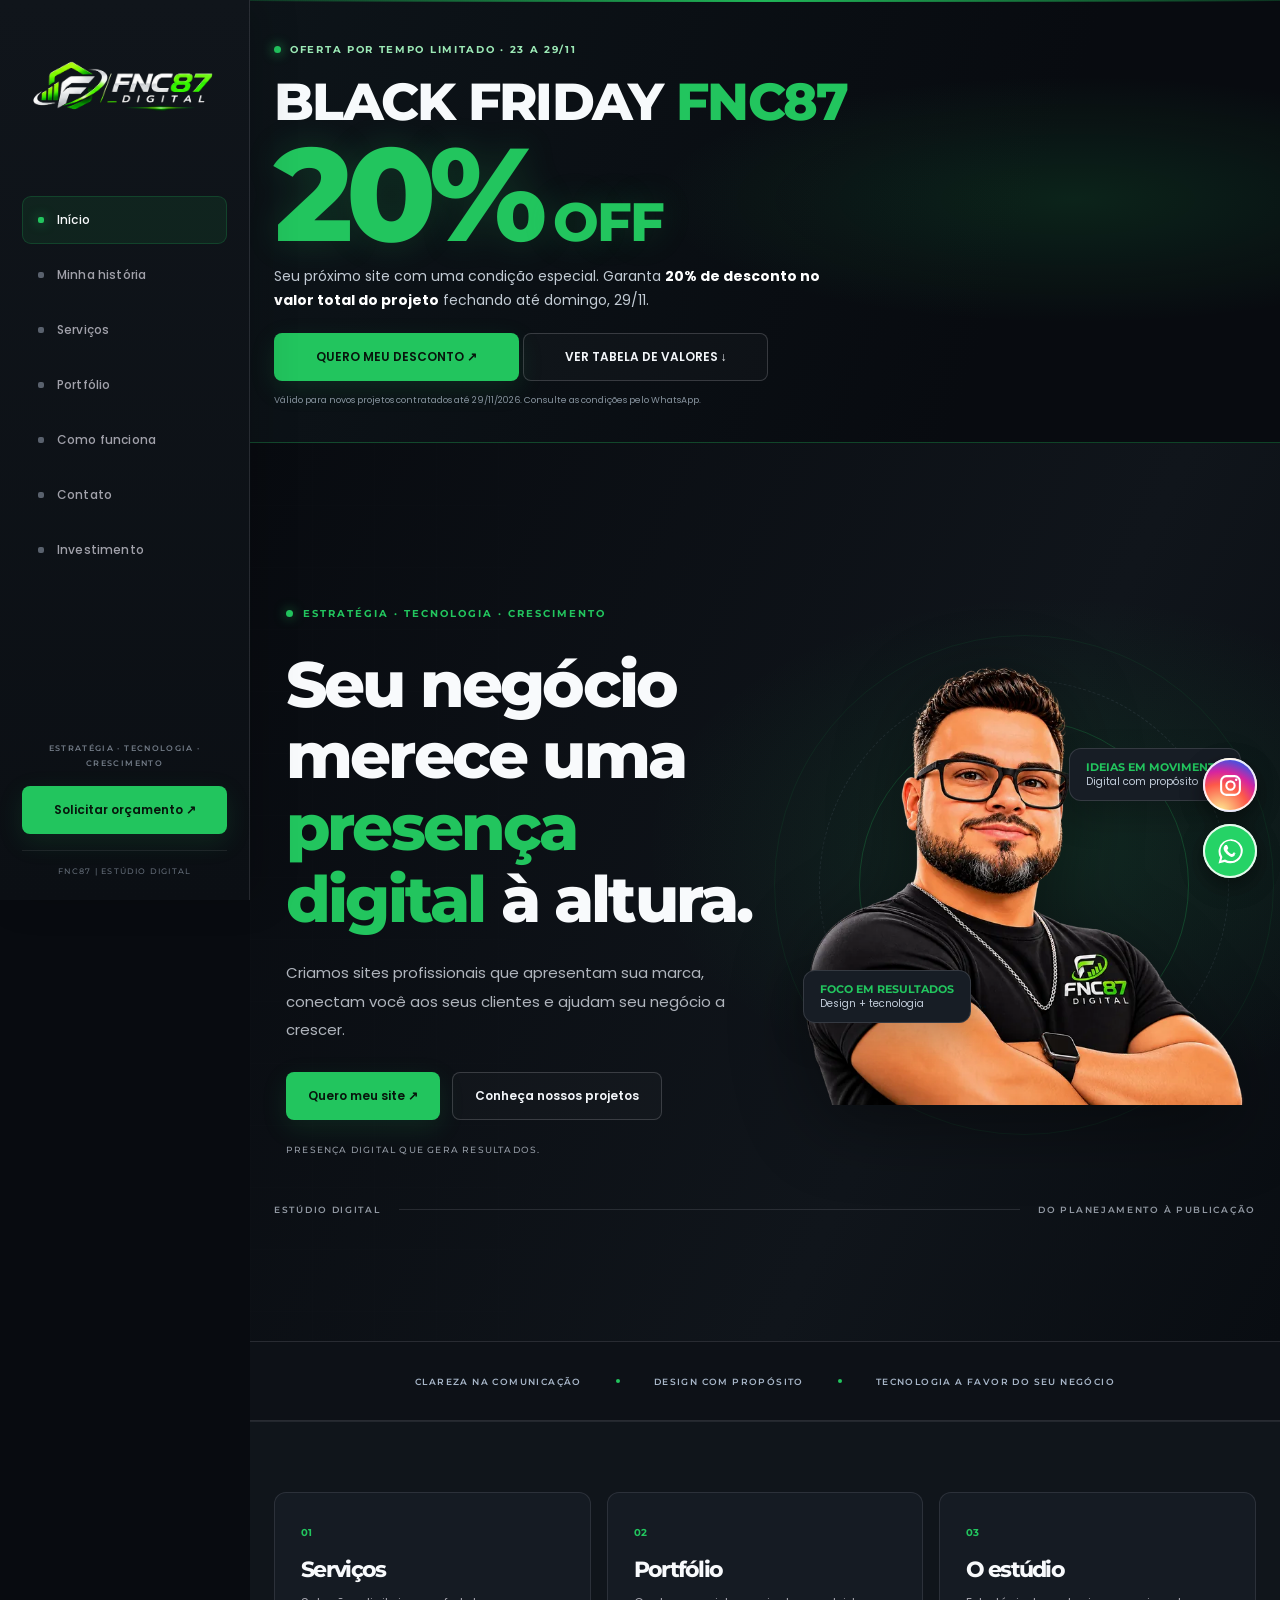
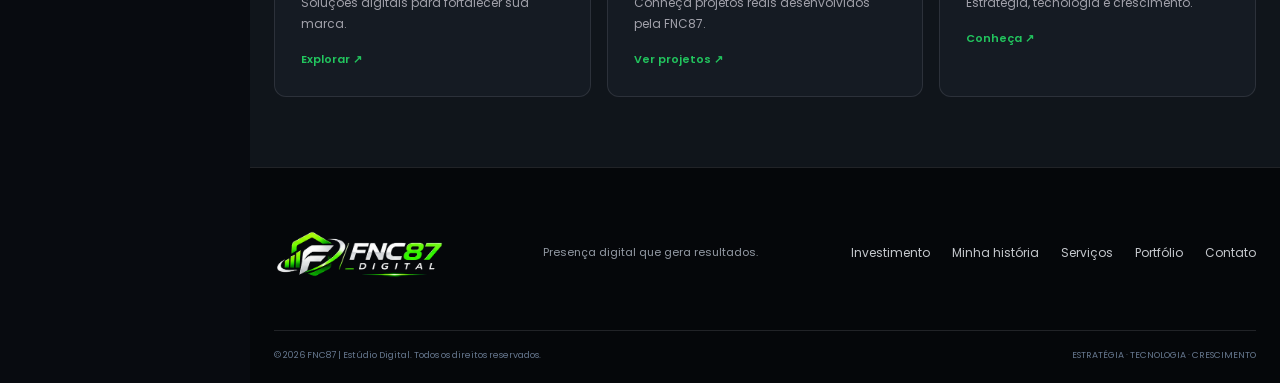
==== commit da2ac928: "Add pricing table CTA below Black Friday discount button" ====
--- a/index.html
+++ b/index.html
@@ -19,6 +19,7 @@
       <div class="black-friday-offer"><strong>20%</strong><span>OFF</span></div>
       <p>Seu próximo site com uma condição especial. Garanta <strong>20% de desconto no valor total do projeto</strong> fechando até domingo, 29/11.</p>
       <a class="button button-primary" href="https://wa.me/5551992381725?text=Ol%C3%A1!%20Quero%20aproveitar%20a%20Black%20Friday%20da%20FNC87%20com%2020%25%20de%20desconto%20no%20meu%20projeto%20digital." target="_blank" rel="noopener noreferrer">QUERO MEU DESCONTO ↗</a>
+      <a class="button button-outline black-friday-prices" href="investimento.html#tabela-valores">VER TABELA DE VALORES ↓</a>
       <small class="black-friday-footnote">Válido para novos projetos contratados até 29/11/2026. Consulte as condições pelo WhatsApp.</small>
     </div>
 </div>
--- a/styles.css
+++ b/styles.css
@@ -368,3 +368,14 @@
  .black-friday-strip-inner{align-items:flex-start;flex-direction:column}
  .black-friday-strip .button{width:100%}
 }
+
+/* Campanha da home sem avatar duplicado: o avatar permanece apenas no hero principal */
+.black-friday-inner{grid-template-columns:minmax(0,1fr);min-height:0}
+.black-friday-copy{max-width:760px}
+@media(max-width:700px){.black-friday-inner{display:block}.black-friday-copy{max-width:100%}}
+
+/* Evita que o cabeçalho fixo cubra o início da campanha na home mobile */
+@media(max-width:700px){
+  body:has(.black-friday-banner) .black-friday-banner{padding-top:76px}
+  body:has(.black-friday-banner) .black-friday-inner{padding-top:26px}
+}
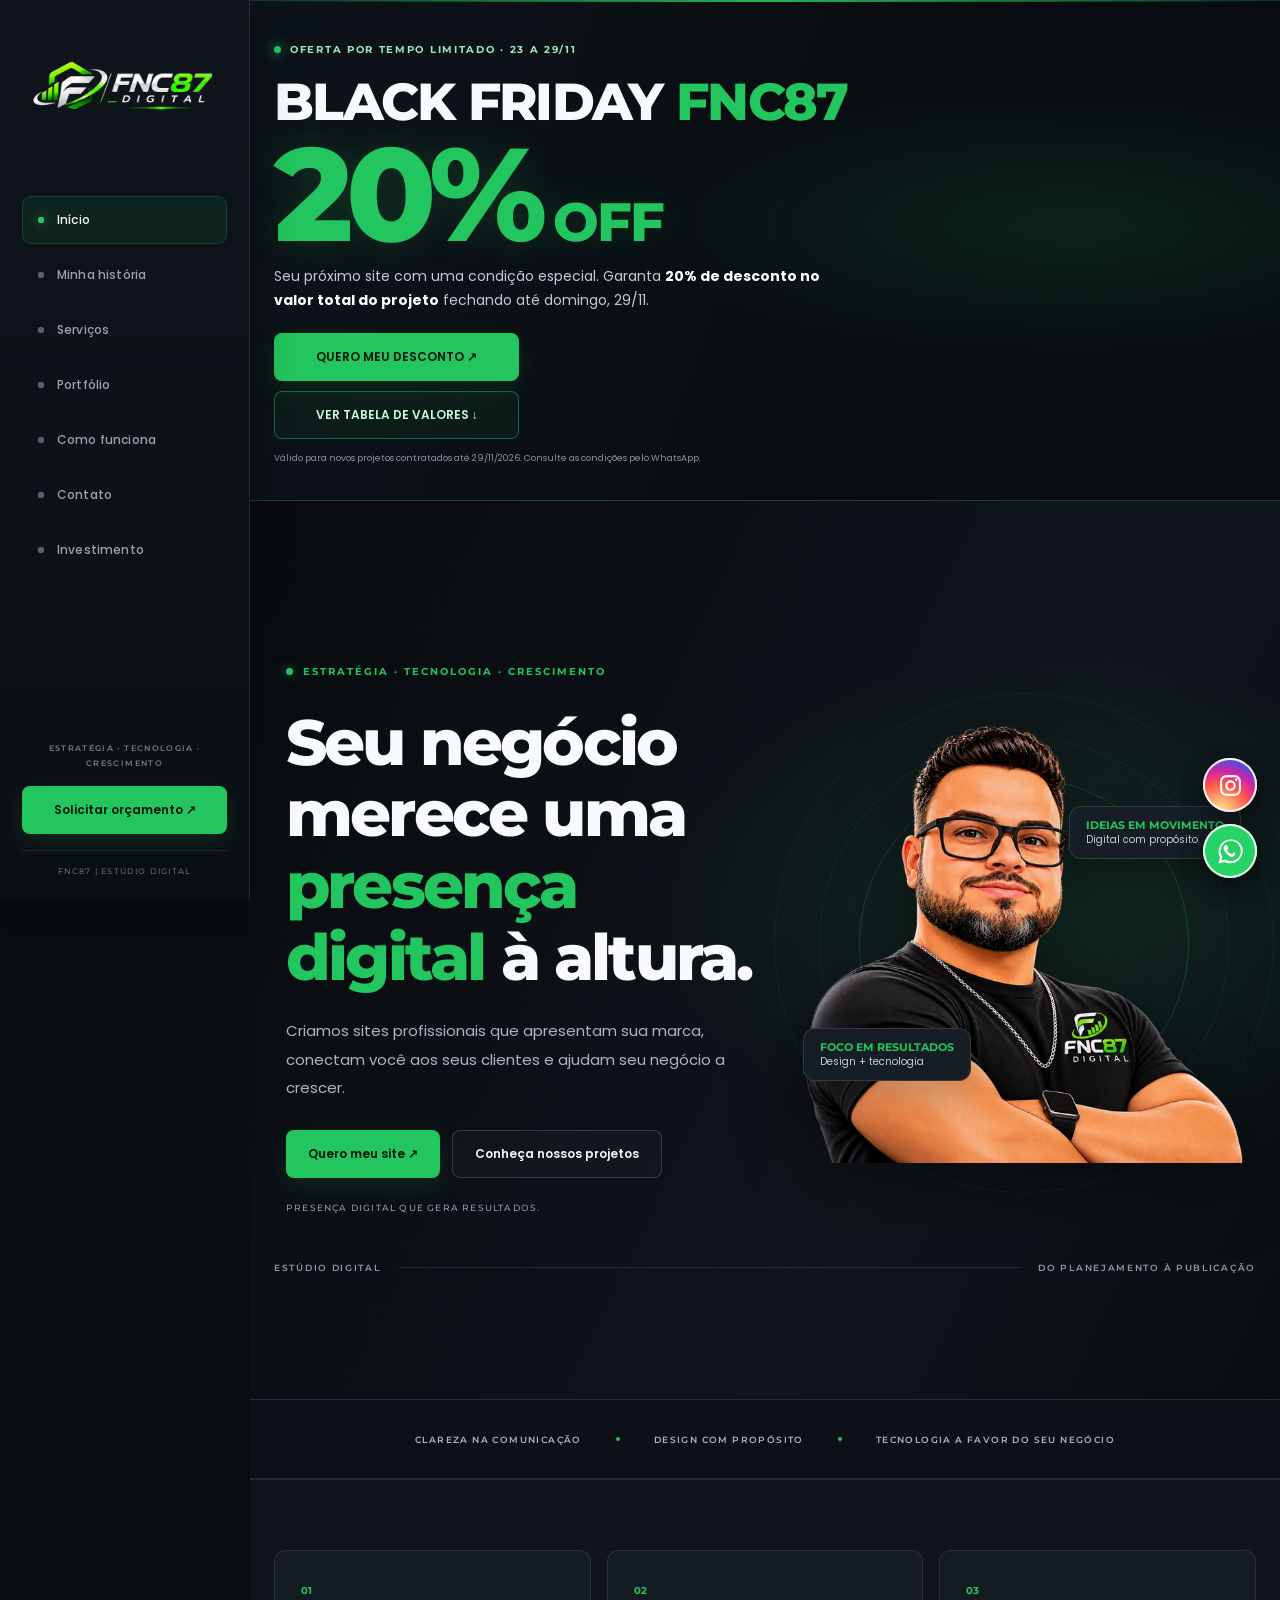
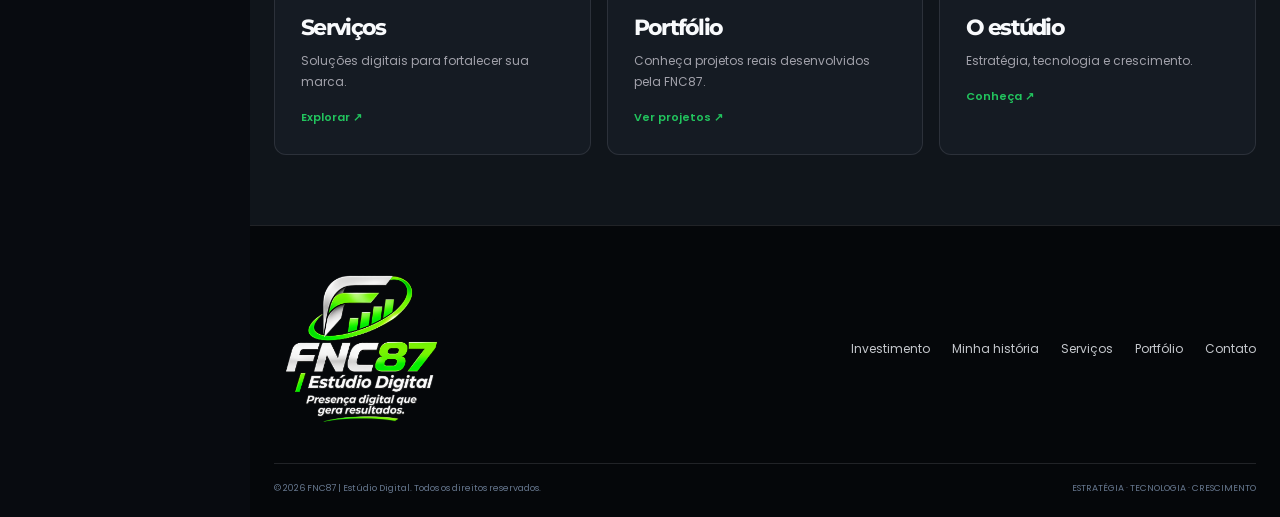
==== commit 897d0187: "Atualiza assinatura completa FNC87 no rodapé" ====
--- a/index.html
+++ b/index.html
@@ -24,7 +24,7 @@
     </div>
 </div>
 </section>
-<main><section class="hero section" id="inicio"><div class="hero-grid"></div><div class="container hero-layout"><div class="hero-copy"><div class="eyebrow"><i></i> ESTRATÉGIA · TECNOLOGIA · CRESCIMENTO</div><h1>Seu negócio merece uma <span>presença digital</span> à altura.</h1><p class="hero-lead">Criamos sites profissionais que apresentam sua marca, conectam você aos seus clientes e ajudam seu negócio a crescer.</p><div class="hero-actions"><a class="button button-primary" href="contato.html">Quero meu site ↗</a><a class="button button-outline" href="portfolio.html">Conheça nossos projetos</a></div><p class="hero-signature">PRESENÇA DIGITAL QUE GERA RESULTADOS.</p></div><div class="hero-art hero-avatar-art"><div class="orbit orbit-one"></div><div class="orbit orbit-two"></div><div class="orbit orbit-three"></div><img class="home-avatar" src="assets/avatar-fnc87.webp" alt="Avatar ilustrado de Fabrício Castro, fundador da FNC87 | Estúdio Digital"><div class="float-card float-top"><b>IDEIAS EM MOVIMENTO</b><span>Digital com propósito</span></div><div class="float-card float-bottom"><b>FOCO EM RESULTADOS</b><span>Design + tecnologia</span></div></div></div><div class="container hero-bottom"><span>ESTÚDIO DIGITAL</span><span class="line"></span><span>DO PLANEJAMENTO À PUBLICAÇÃO</span></div></section><section class="trust-strip"><div class="container trust-inner"><span>CLAREZA NA COMUNICAÇÃO</span><i></i><span>DESIGN COM PROPÓSITO</span><i></i><span>TECNOLOGIA A FAVOR DO SEU NEGÓCIO</span></div></section><section class="home-shortcuts"><div class="container shortcut-grid"><a href="servicos.html"><b>01</b><h2>Serviços</h2><p>Soluções digitais para fortalecer sua marca.</p><span>Explorar ↗</span></a><a href="portfolio.html"><b>02</b><h2>Portfólio</h2><p>Conheça projetos reais desenvolvidos pela FNC87.</p><span>Ver projetos ↗</span></a><a href="sobre.html"><b>03</b><h2>O estúdio</h2><p>Estratégia, tecnologia e crescimento.</p><span>Conheça ↗</span></a></div></section></main><footer class="site-footer"><div class="container footer-main"><a class="footer-brand" href="index.html"><img src="assets/logo-fnc87-horizontal.png" alt="FNC87"></a><p>Presença digital que gera resultados.</p><div class="footer-links"><a href="investimento.html">Investimento</a><a href="sobre.html">Minha história</a><a href="servicos.html">Serviços</a><a href="portfolio.html">Portfólio</a><a href="contato.html">Contato</a></div></div><div class="container footer-bottom"><span>© <span id="year"></span> FNC87 | Estúdio Digital. Todos os direitos reservados.</span><span>ESTRATÉGIA · TECNOLOGIA · CRESCIMENTO</span></div></footer>
+<main><section class="hero section" id="inicio"><div class="hero-grid"></div><div class="container hero-layout"><div class="hero-copy"><div class="eyebrow"><i></i> ESTRATÉGIA · TECNOLOGIA · CRESCIMENTO</div><h1>Seu negócio merece uma <span>presença digital</span> à altura.</h1><p class="hero-lead">Criamos sites profissionais que apresentam sua marca, conectam você aos seus clientes e ajudam seu negócio a crescer.</p><div class="hero-actions"><a class="button button-primary" href="contato.html">Quero meu site ↗</a><a class="button button-outline" href="portfolio.html">Conheça nossos projetos</a></div><p class="hero-signature">PRESENÇA DIGITAL QUE GERA RESULTADOS.</p></div><div class="hero-art hero-avatar-art"><div class="orbit orbit-one"></div><div class="orbit orbit-two"></div><div class="orbit orbit-three"></div><img class="home-avatar" src="assets/avatar-fnc87.webp" alt="Avatar ilustrado de Fabrício Castro, fundador da FNC87 | Estúdio Digital"><div class="float-card float-top"><b>IDEIAS EM MOVIMENTO</b><span>Digital com propósito</span></div><div class="float-card float-bottom"><b>FOCO EM RESULTADOS</b><span>Design + tecnologia</span></div></div></div><div class="container hero-bottom"><span>ESTÚDIO DIGITAL</span><span class="line"></span><span>DO PLANEJAMENTO À PUBLICAÇÃO</span></div></section><section class="trust-strip"><div class="container trust-inner"><span>CLAREZA NA COMUNICAÇÃO</span><i></i><span>DESIGN COM PROPÓSITO</span><i></i><span>TECNOLOGIA A FAVOR DO SEU NEGÓCIO</span></div></section><section class="home-shortcuts"><div class="container shortcut-grid"><a href="servicos.html"><b>01</b><h2>Serviços</h2><p>Soluções digitais para fortalecer sua marca.</p><span>Explorar ↗</span></a><a href="portfolio.html"><b>02</b><h2>Portfólio</h2><p>Conheça projetos reais desenvolvidos pela FNC87.</p><span>Ver projetos ↗</span></a><a href="sobre.html"><b>03</b><h2>O estúdio</h2><p>Estratégia, tecnologia e crescimento.</p><span>Conheça ↗</span></a></div></section></main><footer class="site-footer"><div class="container footer-main"><a class="footer-brand footer-brand-complete" href="index.html"><img src="assets/logo_branding_image_on_a_transparent_background.png" alt="FNC87 | Estúdio Digital — Presença digital que gera resultados."></a><div class="footer-links"><a href="investimento.html">Investimento</a><a href="sobre.html">Minha história</a><a href="servicos.html">Serviços</a><a href="portfolio.html">Portfólio</a><a href="contato.html">Contato</a></div></div><div class="container footer-bottom"><span>© <span id="year"></span> FNC87 | Estúdio Digital. Todos os direitos reservados.</span><span>ESTRATÉGIA · TECNOLOGIA · CRESCIMENTO</span></div></footer>
   <div class="floating-social" aria-label="Redes sociais da FNC87" style="position:fixed!important;right:22px!important;bottom:22px!important;left:auto!important;top:auto!important;z-index:2147483000!important;display:flex!important;flex-direction:column!important;align-items:center!important;gap:12px!important;width:56px!important;height:auto!important;max-width:56px!important;pointer-events:auto!important;">
     <a class="floating-social__link floating-social__instagram" href="https://www.instagram.com/fnc87_estudio_digital/" target="_blank" rel="noopener noreferrer" aria-label="Instagram FNC87" title="Instagram" style="display:flex!important;position:relative!important;flex:none!important;width:54px!important;height:54px!important;min-width:54px!important;min-height:54px!important;max-width:54px!important;max-height:54px!important;border-radius:50%!important;align-items:center!important;justify-content:center!important;overflow:hidden!important;color:#fff!important;background:radial-gradient(circle at 30% 105%,#fdf497 0%,#fd5949 45%,#d6249f 65%,#285AEB 90%)!important;">
       <svg xmlns="http://www.w3.org/2000/svg" width="25" height="25" viewBox="0 0 24 24" aria-hidden="true" style="display:block!important;width:25px!important;height:25px!important;min-width:25px!important;max-width:25px!important;min-height:25px!important;max-height:25px!important;position:static!important;transform:none!important;flex:none!important"><rect x="3" y="3" width="18" height="18" rx="5" fill="none" stroke="currentColor" stroke-width="2"/><circle cx="12" cy="12" r="4" fill="none" stroke="currentColor" stroke-width="2"/><circle cx="17.5" cy="6.5" r="1.2" fill="currentColor"/></svg>
--- a/styles.css
+++ b/styles.css
@@ -379,3 +379,98 @@
   body:has(.black-friday-banner) .black-friday-banner{padding-top:76px}
   body:has(.black-friday-banner) .black-friday-inner{padding-top:26px}
 }
+
+/* CTA secundário da Black Friday: acesso à tabela comercial */
+.black-friday-prices{display:flex;width:max-content;min-width:245px;justify-content:center;margin-top:10px;border-color:rgba(34,197,94,.45);color:#C7F9D7;background:rgba(34,197,94,.06)}
+.black-friday-prices:hover{background:rgba(34,197,94,.13);border-color:#22C55E;color:#fff}
+@media(max-width:700px){.black-friday-prices{width:100%;max-width:360px;margin:10px auto 0}}
+
+/* Página Investimento: manter a faixa Black Friday abaixo do cabeçalho fixo no mobile */
+@media(max-width:700px){
+  body:has(.page-investimento) .black-friday-strip{padding-top:103px}
+}
+
+
+/* Case STI Vestuário: preview institucional alinhado aos demais projetos */
+.page-portfolio .portfolio-grid{display:grid;grid-template-columns:repeat(2,minmax(0,1fr));gap:24px;align-items:stretch}
+.page-portfolio .sti-project-visual{display:block;height:285px;position:relative;padding:14px;background:
+ radial-gradient(ellipse at 78% 28%,rgba(55,135,210,.22),transparent 42%),
+ linear-gradient(135deg,#071a30 0%,#0b2c4b 52%,#102f4c 100%);border-bottom:1px solid rgba(255,255,255,.08)}
+.page-portfolio .sti-project-visual:hover .sti-preview{transform:translateY(-4px)}
+.page-portfolio .sti-preview{position:absolute;inset:55px 32px 20px;display:flex;flex-direction:column;align-items:flex-start;justify-content:center;padding:25px 30px;overflow:hidden;
+ background:linear-gradient(112deg,#f8fbff 0%,#fff 58%,#eaf3fb 100%);color:#173b5a;box-shadow:0 18px 40px rgba(0,0,0,.28);transition:transform .25s ease}
+.page-portfolio .sti-preview:before{content:"";position:absolute;right:-50px;top:-75px;width:230px;height:230px;border:1px solid rgba(24,86,133,.16);border-radius:50%;box-shadow:0 0 0 28px rgba(24,86,133,.035),0 0 0 58px rgba(24,86,133,.025)}
+.page-portfolio .sti-preview-kicker{position:relative;z-index:1;font:700 8px var(--font-title);letter-spacing:1.7px;color:#28618b}
+.page-portfolio .sti-preview strong{position:relative;z-index:1;display:block;margin:10px 0 2px;font:800 clamp(23px,3vw,34px)/1.05 var(--font-title);letter-spacing:-1.2px;color:#123d62}
+.page-portfolio .sti-preview strong b{color:#2581b9}
+.page-portfolio .sti-preview>span:not(.sti-preview-kicker){position:relative;z-index:1;font:700 9px var(--font-title);letter-spacing:1.5px;color:#52748e}
+.page-portfolio .sti-preview>i{position:relative;z-index:1;width:58px;height:3px;margin:17px 0 12px;background:#2581b9;border-radius:5px}
+.page-portfolio .sti-preview small{position:relative;z-index:1;font:600 7px var(--font-title);letter-spacing:1px;color:#647d91}
+.page-portfolio .sti-project-visual .project-index{z-index:2;color:#fff;background:rgba(5,20,35,.82);padding:7px 10px;border-radius:20px}
+.page-portfolio .project-visit{display:inline-flex;align-items:center;justify-content:center;padding:8px 12px;border:1px solid rgba(34,197,94,.4);border-radius:7px;color:#39E66F;font-size:10px;font-weight:600;white-space:nowrap}
+@media(max-width:700px){.page-portfolio .portfolio-grid{grid-template-columns:1fr}.page-portfolio .sti-project-visual{height:250px}.page-portfolio .sti-preview{inset:55px 22px 18px;padding:20px}.page-portfolio .sti-preview strong{font-size:27px}}
+
+
+/* Portfólio organizado por categoria: sites em lista e BI em seção própria */
+.page-portfolio .portfolio-section{margin:0 0 54px}
+.page-portfolio .portfolio-section-heading{display:flex;align-items:flex-end;justify-content:space-between;gap:24px;margin:0 0 20px;padding-bottom:16px;border-bottom:1px solid rgba(148,163,184,.2)}
+.page-portfolio .portfolio-section-heading h2{margin:7px 0 6px;font:800 clamp(23px,3vw,30px)/1.15 var(--font-title);letter-spacing:-.7px;color:#F8FAFC}
+.page-portfolio .portfolio-section-heading p{margin:0;max-width:680px;color:#A1A1AA;font-size:12px;line-height:1.7}
+.page-portfolio .section-count{flex:none;color:#4ADE80;font:700 9px var(--font-title);letter-spacing:1.4px;padding:8px 11px;border:1px solid rgba(34,197,94,.28);border-radius:7px}
+.page-portfolio .sites-list{display:flex;flex-direction:column;gap:14px}
+.page-portfolio .site-list-card{display:grid;grid-template-columns:minmax(250px,36%) minmax(0,1fr);grid-template-rows:auto 1fr;column-gap:0;align-items:stretch;overflow:hidden}
+.page-portfolio .site-list-card .project-visual{grid-column:1;grid-row:1/4;height:100%;min-height:215px;border:0;border-right:1px solid rgba(255,255,255,.07);border-radius:0}
+.page-portfolio .site-list-card .project-visual img{height:100%;min-height:215px;object-fit:cover}
+.page-portfolio .site-list-card .project-info{grid-column:2;grid-row:1;align-items:center;margin:22px 24px 0}
+.page-portfolio .site-list-card>p{grid-column:2;margin:12px 24px 0;align-self:start}
+.page-portfolio .site-list-card>p:last-child{margin-bottom:20px}
+.page-portfolio .site-list-card .sti-project-visual{height:auto;min-height:215px}
+.page-portfolio .site-list-card .sti-preview{inset:45px 18px 18px;padding:18px}
+.page-portfolio .site-list-card .sti-preview strong{font-size:clamp(19px,2.2vw,29px)}
+.page-portfolio .bi-projects-grid{display:grid;grid-template-columns:minmax(0,1fr)}
+.page-portfolio .bi-list-card{display:grid;grid-template-columns:minmax(250px,36%) minmax(0,1fr);grid-template-rows:auto 1fr;overflow:hidden}
+.page-portfolio .bi-list-card .project-visual{grid-column:1;grid-row:1/4;height:100%;min-height:220px;border-radius:0;border:0;border-right:1px solid rgba(255,255,255,.07)}
+.page-portfolio .bi-list-card .project-info{grid-column:2;margin:22px 24px 0}
+.page-portfolio .bi-list-card>p{grid-column:2;margin:12px 24px 0}
+.page-portfolio .bi-list-card>p:last-child{margin-bottom:20px}
+@media(max-width:700px){
+ .page-portfolio .portfolio-section{margin-bottom:38px}
+ .page-portfolio .portfolio-section-heading{align-items:flex-start}
+ .page-portfolio .section-count{font-size:8px;padding:7px}
+ .page-portfolio .site-list-card,.page-portfolio .bi-list-card{grid-template-columns:1fr;grid-template-rows:auto}
+ .page-portfolio .site-list-card .project-visual,.page-portfolio .bi-list-card .project-visual{grid-column:1;grid-row:auto;height:210px;min-height:210px;border-right:0;border-bottom:1px solid rgba(255,255,255,.07)}
+ .page-portfolio .site-list-card .project-visual img,.page-portfolio .bi-list-card .project-visual img{height:210px;min-height:210px}
+ .page-portfolio .site-list-card .project-info,.page-portfolio .bi-list-card .project-info{grid-column:1;grid-row:auto;margin:17px 17px 0;align-items:flex-start}
+ .page-portfolio .site-list-card>p,.page-portfolio .bi-list-card>p{grid-column:1;margin:10px 17px 0}
+ .page-portfolio .site-list-card>p:last-child,.page-portfolio .bi-list-card>p:last-child{margin-bottom:17px}
+}
+
+
+/* Prévia em miniatura das páginas iniciais dos sites do portfólio */
+.page-portfolio .live-site-preview{position:relative;display:block;overflow:hidden;background:#0b1420}
+.page-portfolio .mini-site-screen{position:absolute;inset:39px 0 0;overflow:hidden;background:#f5f7fa}
+.page-portfolio .mini-site-screen .preview-fallback{position:absolute;inset:0;width:100%;height:100%;object-fit:cover;object-position:top center;opacity:.9}
+.page-portfolio .mini-site-screen iframe{position:absolute;top:0;left:0;width:1400px;height:900px;border:0;background:#fff;transform:scale(.28);transform-origin:top left;pointer-events:none}
+.page-portfolio .live-site-preview:after{content:"";position:absolute;inset:39px 0 0;background:transparent;z-index:1}
+.page-portfolio .live-site-preview .project-index{z-index:2}
+.page-portfolio .site-list-card .live-site-preview{min-height:252px;height:100%}
+.page-portfolio .site-list-card .mini-site-screen iframe{transform:scale(.28)}
+.page-portfolio .site-list-card .sti-project-visual{background:#0b1420}
+@media(max-width:700px){
+ .page-portfolio .site-list-card .live-site-preview{height:225px;min-height:225px}
+ .page-portfolio .site-list-card .mini-site-screen iframe{transform:scale(.28)}
+}
+
+
+/* CTA de contato para projetos BI e soluções digitais */
+.page-portfolio .bi-contact-cta{display:flex;align-items:center;justify-content:space-between;gap:26px;margin-top:20px;padding:24px 27px;border:1px solid rgba(34,197,94,.34);border-radius:13px;background:radial-gradient(ellipse at 12% 50%,rgba(34,197,94,.12),transparent 50%),linear-gradient(110deg,#111b19,#11161d 72%);box-shadow:0 12px 35px rgba(0,0,0,.16)}
+.page-portfolio .bi-contact-copy{max-width:650px}
+.page-portfolio .bi-contact-copy h3{margin:7px 0 6px;color:#F8FAFC;font:800 clamp(18px,2.4vw,23px)/1.2 var(--font-title);letter-spacing:-.5px}
+.page-portfolio .bi-contact-copy p{margin:0;color:#A1A1AA;font-size:12px;line-height:1.7}
+.page-portfolio .bi-contact-button{flex:none;display:inline-flex;align-items:center;justify-content:center;padding:13px 18px;border:1px solid #22C55E;border-radius:8px;background:#22C55E;color:#07110b;font:700 11px var(--font-title);text-align:center;transition:transform .2s ease,background .2s ease,box-shadow .2s ease}
+.page-portfolio .bi-contact-button:hover{transform:translateY(-2px);background:#4ADE80;box-shadow:0 8px 25px rgba(34,197,94,.2)}
+@media(max-width:700px){.page-portfolio .bi-contact-cta{align-items:stretch;flex-direction:column;padding:20px;gap:16px}.page-portfolio .bi-contact-button{width:100%}}
+
+/* CTA WhatsApp BI: verde neon FNC87 */
+.page-portfolio .bi-contact-button{background:#39FF14;color:#07110b;border-color:#39FF14;box-shadow:0 0 12px rgba(57,255,20,.28),0 0 28px rgba(57,255,20,.12)}
+.page-portfolio .bi-contact-button:hover{background:#65FF4A;border-color:#65FF4A;box-shadow:0 0 16px rgba(57,255,20,.48),0 0 36px rgba(57,255,20,.22)}
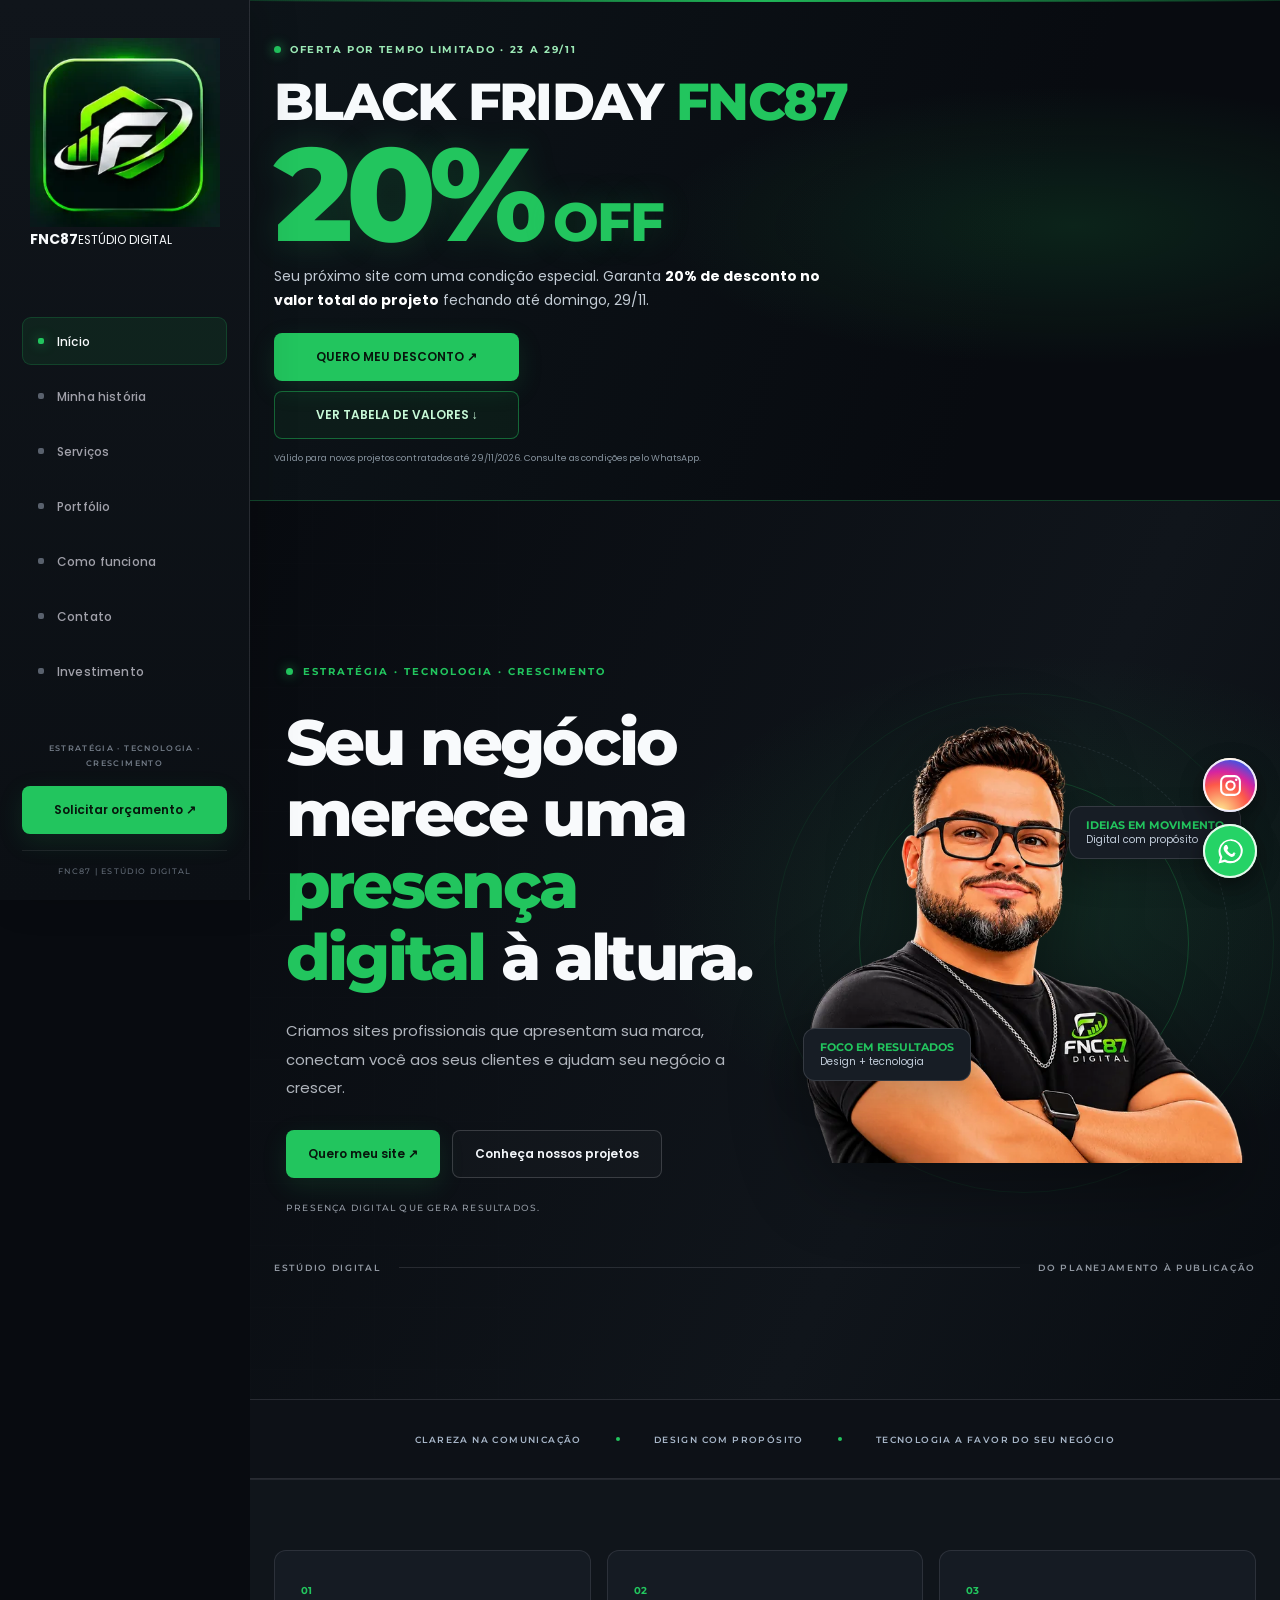
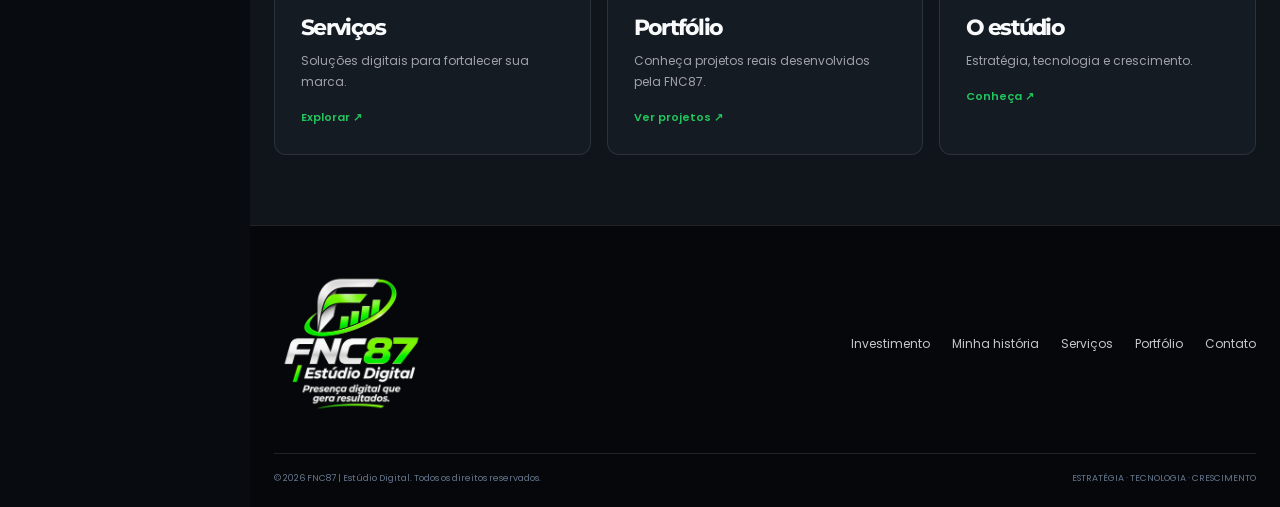
==== commit f6af4eb6: "Atualiza marca completa no menu principal" ====
--- a/index.html
+++ b/index.html
@@ -7,7 +7,7 @@
 <link href="https://fonts.googleapis.com/css2?family=Montserrat:wght@400;500;600;700;800&family=Poppins:wght@300;400;500;600;700&display=swap" rel="stylesheet"><link rel="stylesheet" href="styles.css"></head><body>
 <div class="top-glow"></div>
 <header class="site-header sidebar-nav"><div class="container nav-wrap">
-<a class="brand" href="index.html"><img src="assets/logo-fnc87-horizontal.png" alt="FNC87 | Estúdio Digital"></a>
+<a class="brand brand-lockup" href="index.html" aria-label="FNC87 Estúdio Digital — Início"><img src="assets/fnc87-logo-symbol.webp" alt=""><span class="brand-wordmark"><strong>FNC<span>87</span></strong><small>ESTÚDIO DIGITAL</small></span></a>
 <button class="menu-toggle" aria-label="Abrir menu" aria-expanded="false"><span></span><span></span><span></span></button>
 <nav class="main-nav" aria-label="Navegação principal">
 <a class="active" href="index.html" data-page="inicio">Início</a><a href="sobre.html" data-page="sobre">Minha história</a><a href="servicos.html" data-page="servicos">Serviços</a><a href="portfolio.html" data-page="portfolio">Portfólio</a><a href="processo.html" data-page="processo">Como funciona</a><a href="contato.html" data-page="contato">Contato</a>
--- a/styles.css
+++ b/styles.css
@@ -474,3 +474,8 @@
 /* CTA WhatsApp BI: verde neon FNC87 */
 .page-portfolio .bi-contact-button{background:#39FF14;color:#07110b;border-color:#39FF14;box-shadow:0 0 12px rgba(57,255,20,.28),0 0 28px rgba(57,255,20,.12)}
 .page-portfolio .bi-contact-button:hover{background:#65FF4A;border-color:#65FF4A;box-shadow:0 0 16px rgba(57,255,20,.48),0 0 36px rgba(57,255,20,.22)}
+
+/* Assinatura completa FNC87 no rodapé */
+.footer-brand-complete{width:155px;flex:0 0 155px;display:flex;align-items:center;justify-content:center}
+.footer-brand-complete img{width:100%;height:150px;object-fit:contain;display:block}
+@media(max-width:700px){.footer-main{flex-wrap:wrap;justify-content:center;text-align:center}.footer-brand-complete{width:145px;flex-basis:145px}.footer-brand-complete img{height:140px}.footer-links{width:100%;justify-content:center;flex-wrap:wrap}}
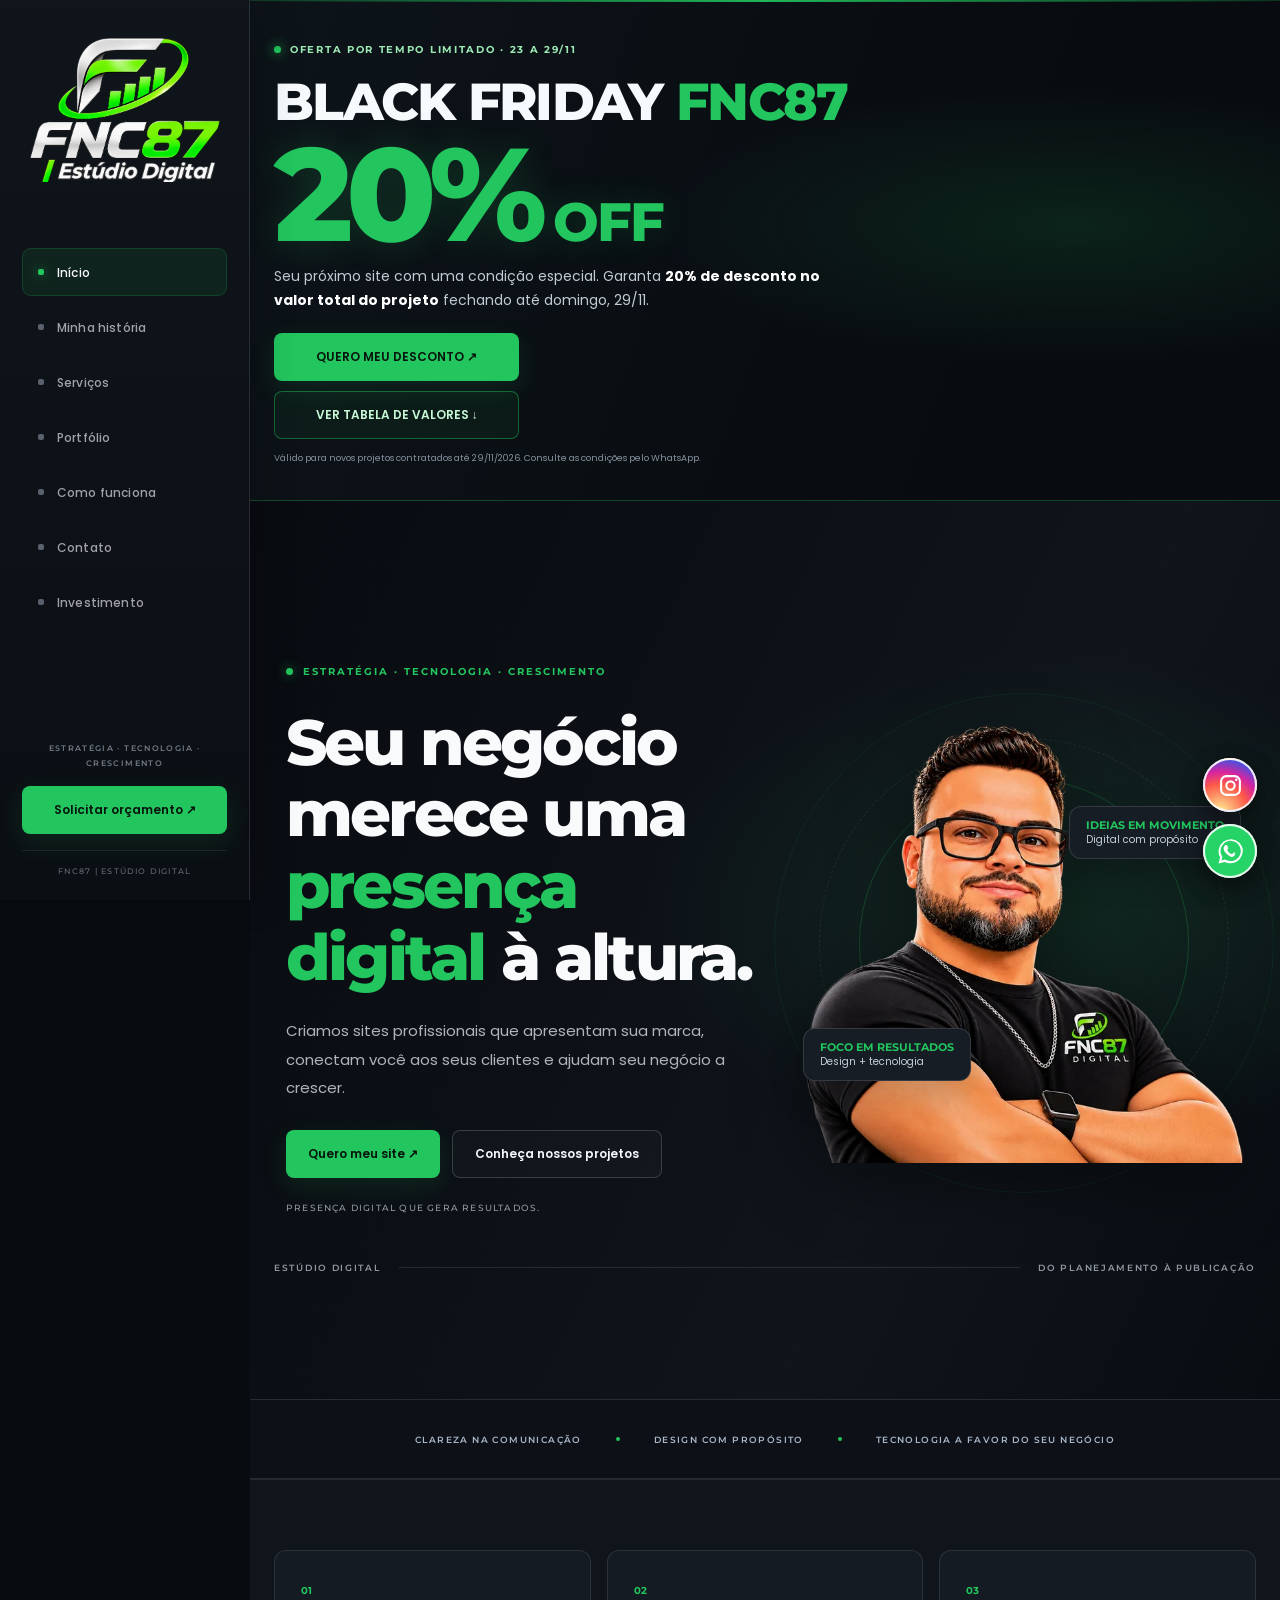
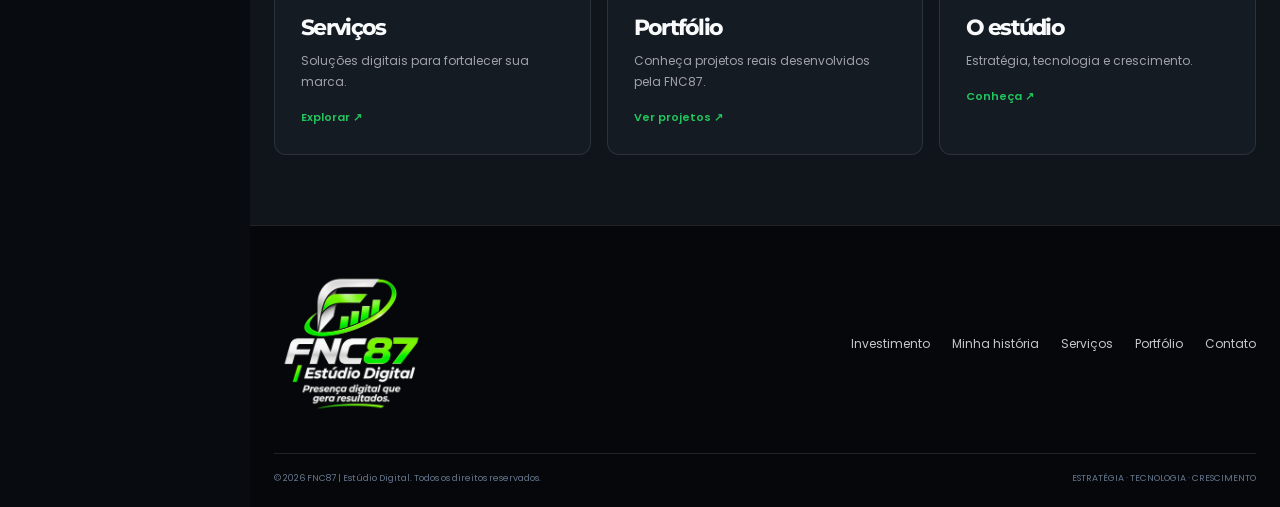
==== commit ca4be6b7: "Aplica logotipo oficial FNC87 sem slogan no menu" ====
--- a/index.html
+++ b/index.html
@@ -7,7 +7,7 @@
 <link href="https://fonts.googleapis.com/css2?family=Montserrat:wght@400;500;600;700;800&family=Poppins:wght@300;400;500;600;700&display=swap" rel="stylesheet"><link rel="stylesheet" href="styles.css"></head><body>
 <div class="top-glow"></div>
 <header class="site-header sidebar-nav"><div class="container nav-wrap">
-<a class="brand brand-lockup" href="index.html" aria-label="FNC87 Estúdio Digital — Início"><img src="assets/fnc87-logo-symbol.webp" alt=""><span class="brand-wordmark"><strong>FNC<span>87</span></strong><small>ESTÚDIO DIGITAL</small></span></a>
+<a class="brand brand-image" href="index.html" aria-label="FNC87 Estúdio Digital — Início"><img src="assets/FNC87_Estudio_Digital_sem_slogan.png" alt="FNC87 Estúdio Digital"></a>
 <button class="menu-toggle" aria-label="Abrir menu" aria-expanded="false"><span></span><span></span><span></span></button>
 <nav class="main-nav" aria-label="Navegação principal">
 <a class="active" href="index.html" data-page="inicio">Início</a><a href="sobre.html" data-page="sobre">Minha história</a><a href="servicos.html" data-page="servicos">Serviços</a><a href="portfolio.html" data-page="portfolio">Portfólio</a><a href="processo.html" data-page="processo">Como funciona</a><a href="contato.html" data-page="contato">Contato</a>
--- a/styles.css
+++ b/styles.css
@@ -479,3 +479,12 @@
 .footer-brand-complete{width:155px;flex:0 0 155px;display:flex;align-items:center;justify-content:center}
 .footer-brand-complete img{width:100%;height:150px;object-fit:contain;display:block}
 @media(max-width:700px){.footer-main{flex-wrap:wrap;justify-content:center;text-align:center}.footer-brand-complete{width:145px;flex-basis:145px}.footer-brand-complete img{height:140px}.footer-links{width:100%;justify-content:center;flex-wrap:wrap}}
+
+/* Marca completa no menu principal */
+.brand-lockup{width:205px;display:flex;align-items:center;gap:9px;min-width:0}
+.brand-lockup>img{width:48px;height:48px;object-fit:contain;flex:0 0 48px}
+.brand-wordmark{display:flex;flex-direction:column;line-height:1}
+.brand-wordmark strong{font:800 25px/.95 var(--font-title);letter-spacing:-1.4px;color:#F8FAFC}
+.brand-wordmark strong span{color:#39FF14}
+.brand-wordmark small{margin-top:5px;font:700 8px/1 var(--font-title);letter-spacing:2.1px;color:#E5E7EB;white-space:nowrap}
+@media(max-width:700px){.brand-lockup{width:168px;gap:7px}.brand-lockup>img{width:40px;height:40px;flex-basis:40px}.brand-wordmark strong{font-size:22px}.brand-wordmark small{font-size:7px;letter-spacing:1.7px}}
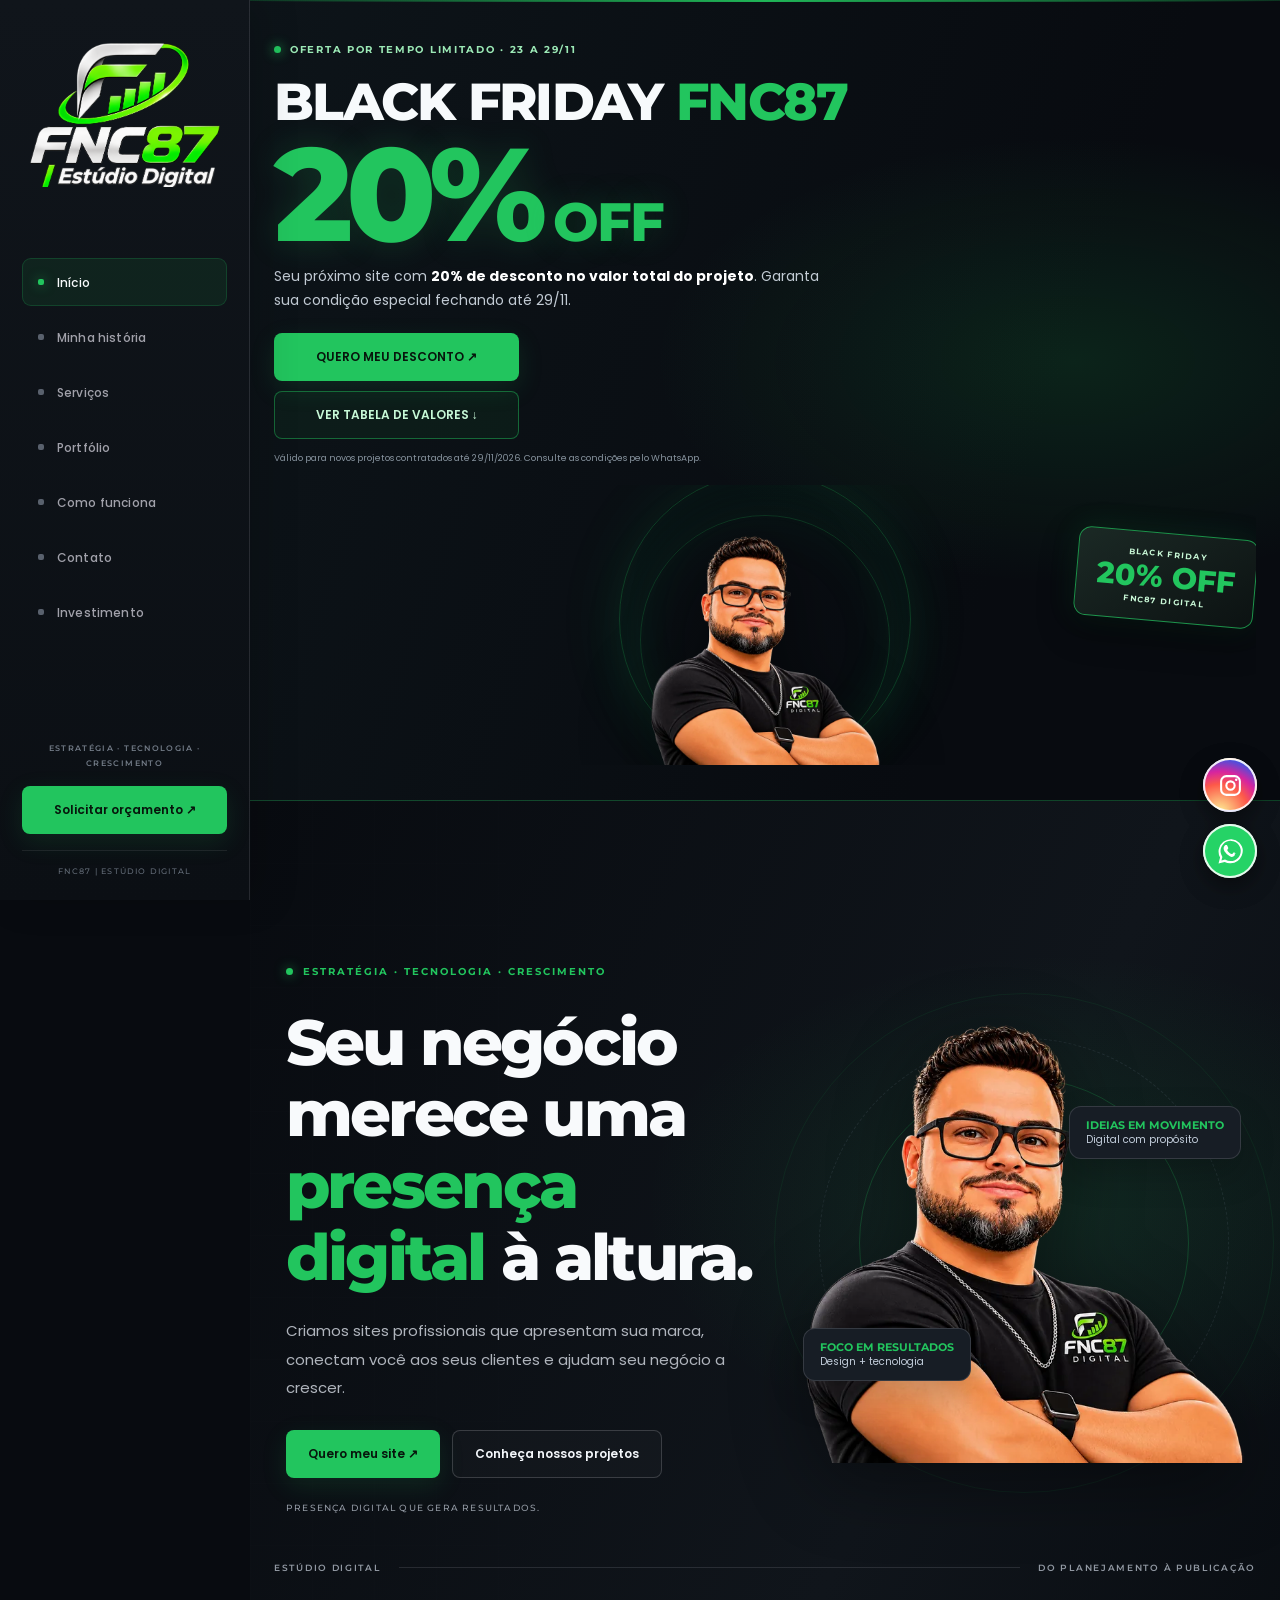
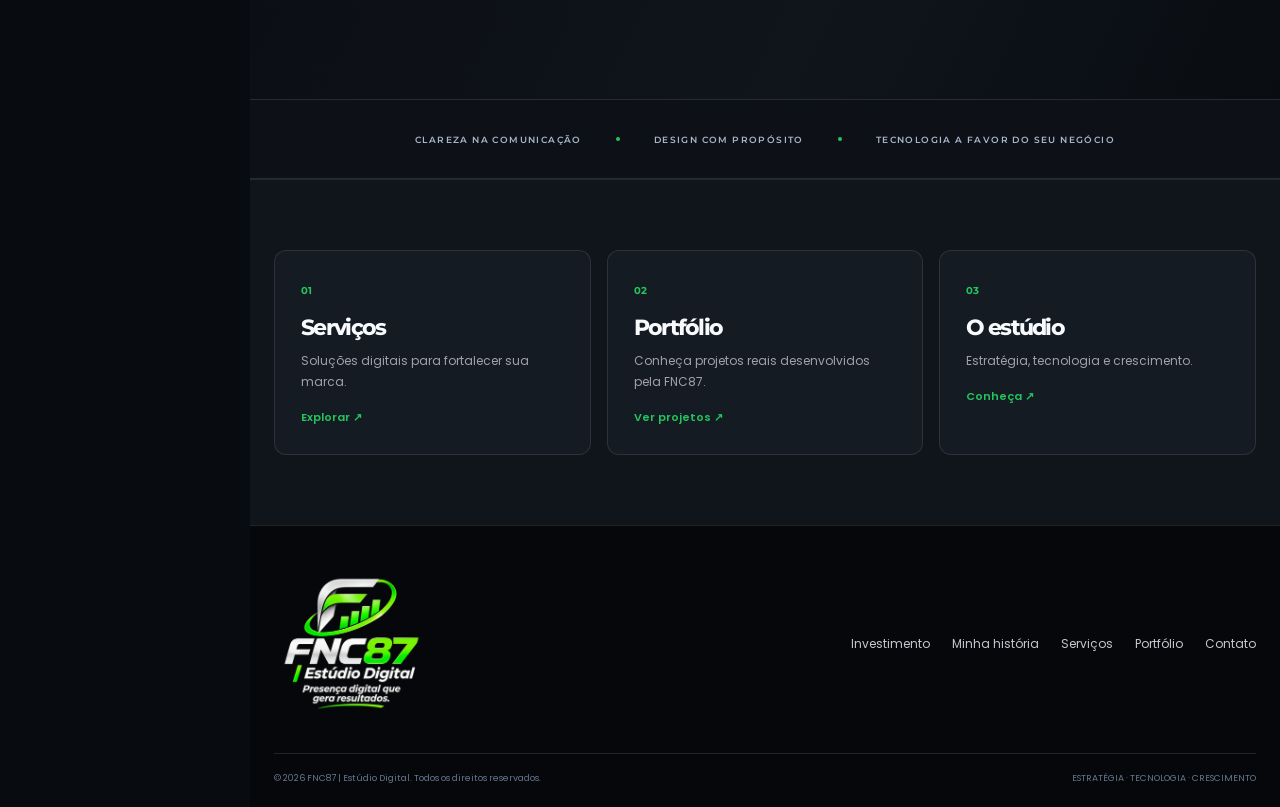
==== commit 07dc5040: "Atualiza banner Black Friday com avatar oficial FNC87" ====
--- a/index.html
+++ b/index.html
@@ -17,12 +17,17 @@
       <span class="black-friday-kicker"><i></i> OFERTA POR TEMPO LIMITADO · 23 A 29/11</span>
       <h2>BLACK FRIDAY <span>FNC87</span></h2>
       <div class="black-friday-offer"><strong>20%</strong><span>OFF</span></div>
-      <p>Seu próximo site com uma condição especial. Garanta <strong>20% de desconto no valor total do projeto</strong> fechando até domingo, 29/11.</p>
+      <p>Seu próximo site com <strong>20% de desconto no valor total do projeto</strong>. Garanta sua condição especial fechando até 29/11.</p>
       <a class="button button-primary" href="https://wa.me/5551992381725?text=Ol%C3%A1!%20Quero%20aproveitar%20a%20Black%20Friday%20da%20FNC87%20com%2020%25%20de%20desconto%20no%20meu%20projeto%20digital." target="_blank" rel="noopener noreferrer">QUERO MEU DESCONTO ↗</a>
       <a class="button button-outline black-friday-prices" href="investimento.html#tabela-valores">VER TABELA DE VALORES ↓</a>
       <small class="black-friday-footnote">Válido para novos projetos contratados até 29/11/2026. Consulte as condições pelo WhatsApp.</small>
     </div>
-</div>
+    <div class="black-friday-visual" aria-label="Avatar oficial da FNC87">
+      <div class="black-friday-glow"></div>
+      <img src="assets/avatar-fnc87.webp" alt="Avatar oficial da FNC87, com óculos, barba e camiseta preta da marca" fetchpriority="high">
+      <div class="black-friday-sign"><span>BLACK FRIDAY</span><strong>20% OFF</strong><small>FNC87 DIGITAL</small></div>
+    </div>
+  </div>
 </section>
 <main><section class="hero section" id="inicio"><div class="hero-grid"></div><div class="container hero-layout"><div class="hero-copy"><div class="eyebrow"><i></i> ESTRATÉGIA · TECNOLOGIA · CRESCIMENTO</div><h1>Seu negócio merece uma <span>presença digital</span> à altura.</h1><p class="hero-lead">Criamos sites profissionais que apresentam sua marca, conectam você aos seus clientes e ajudam seu negócio a crescer.</p><div class="hero-actions"><a class="button button-primary" href="contato.html">Quero meu site ↗</a><a class="button button-outline" href="portfolio.html">Conheça nossos projetos</a></div><p class="hero-signature">PRESENÇA DIGITAL QUE GERA RESULTADOS.</p></div><div class="hero-art hero-avatar-art"><div class="orbit orbit-one"></div><div class="orbit orbit-two"></div><div class="orbit orbit-three"></div><img class="home-avatar" src="assets/avatar-fnc87.webp" alt="Avatar ilustrado de Fabrício Castro, fundador da FNC87 | Estúdio Digital"><div class="float-card float-top"><b>IDEIAS EM MOVIMENTO</b><span>Digital com propósito</span></div><div class="float-card float-bottom"><b>FOCO EM RESULTADOS</b><span>Design + tecnologia</span></div></div></div><div class="container hero-bottom"><span>ESTÚDIO DIGITAL</span><span class="line"></span><span>DO PLANEJAMENTO À PUBLICAÇÃO</span></div></section><section class="trust-strip"><div class="container trust-inner"><span>CLAREZA NA COMUNICAÇÃO</span><i></i><span>DESIGN COM PROPÓSITO</span><i></i><span>TECNOLOGIA A FAVOR DO SEU NEGÓCIO</span></div></section><section class="home-shortcuts"><div class="container shortcut-grid"><a href="servicos.html"><b>01</b><h2>Serviços</h2><p>Soluções digitais para fortalecer sua marca.</p><span>Explorar ↗</span></a><a href="portfolio.html"><b>02</b><h2>Portfólio</h2><p>Conheça projetos reais desenvolvidos pela FNC87.</p><span>Ver projetos ↗</span></a><a href="sobre.html"><b>03</b><h2>O estúdio</h2><p>Estratégia, tecnologia e crescimento.</p><span>Conheça ↗</span></a></div></section></main><footer class="site-footer"><div class="container footer-main"><a class="footer-brand footer-brand-complete" href="index.html"><img src="assets/logo_branding_image_on_a_transparent_background.png" alt="FNC87 | Estúdio Digital — Presença digital que gera resultados."></a><div class="footer-links"><a href="investimento.html">Investimento</a><a href="sobre.html">Minha história</a><a href="servicos.html">Serviços</a><a href="portfolio.html">Portfólio</a><a href="contato.html">Contato</a></div></div><div class="container footer-bottom"><span>© <span id="year"></span> FNC87 | Estúdio Digital. Todos os direitos reservados.</span><span>ESTRATÉGIA · TECNOLOGIA · CRESCIMENTO</span></div></footer>
   <div class="floating-social" aria-label="Redes sociais da FNC87" style="position:fixed!important;right:22px!important;bottom:22px!important;left:auto!important;top:auto!important;z-index:2147483000!important;display:flex!important;flex-direction:column!important;align-items:center!important;gap:12px!important;width:56px!important;height:auto!important;max-width:56px!important;pointer-events:auto!important;">
--- a/styles.css
+++ b/styles.css
@@ -488,3 +488,39 @@
 .brand-wordmark strong span{color:#39FF14}
 .brand-wordmark small{margin-top:5px;font:700 8px/1 var(--font-title);letter-spacing:2.1px;color:#E5E7EB;white-space:nowrap}
 @media(max-width:700px){.brand-lockup{width:168px;gap:7px}.brand-lockup>img{width:40px;height:40px;flex-basis:40px}.brand-wordmark strong{font-size:22px}.brand-wordmark small{font-size:7px;letter-spacing:1.7px}}
+
+/* Menu: arquivo oficial FNC87 | Estúdio Digital sem slogan */
+.brand-image{width:170px;height:72px;display:flex;align-items:center;flex:0 0 170px}
+.brand-image img{width:100%;height:100%;object-fit:contain;object-position:left center;display:block}
+@media(max-width:700px){.brand-image{width:145px;height:64px;flex-basis:145px}}
+
+
+/* Página de serviços: apresentação mais clara, dinâmica e orientada ao cliente */
+.page-servicos .services-intro{display:flex;align-items:center;justify-content:space-between;gap:24px;margin:0 0 22px;padding:16px 19px;border-left:3px solid #39FF14;background:linear-gradient(90deg,rgba(57,255,20,.08),rgba(17,22,29,.35));border-radius:0 9px 9px 0}
+.page-servicos .services-intro-label{color:#39FF14;font:700 9px var(--font-title);letter-spacing:1.5px;white-space:nowrap}
+.page-servicos .services-intro p{margin:0;max-width:650px;color:#B8C2CE;font-size:12px;line-height:1.65}
+.page-servicos .service-grid-new{display:grid;grid-template-columns:repeat(2,minmax(0,1fr));gap:18px}
+.page-servicos .service-card-new{position:relative;display:flex;flex-direction:column;padding:25px 25px 22px;border:1px solid rgba(148,163,184,.18);border-radius:13px;background:linear-gradient(145deg,#151c25,#10151c);transition:transform .25s ease,border-color .25s ease,box-shadow .25s ease;overflow:hidden}
+.page-servicos .service-card-new:before{content:"";position:absolute;inset:0 auto 0 0;width:2px;background:linear-gradient(180deg,#39FF14,transparent);opacity:.65}
+.page-servicos .service-card-new:hover{transform:translateY(-5px);border-color:rgba(57,255,20,.48);box-shadow:0 16px 38px rgba(0,0,0,.22)}
+.page-servicos .service-card-new.service-featured{background:radial-gradient(ellipse at 100% 0,rgba(57,255,20,.1),transparent 42%),linear-gradient(145deg,#17221d,#10151c);border-color:rgba(57,255,20,.3)}
+.page-servicos .service-card-top{display:flex;align-items:center;justify-content:space-between}
+.page-servicos .service-card-new .service-number{color:#8B98A8;font:700 10px var(--font-title);letter-spacing:1px}
+.page-servicos .service-pill{padding:5px 8px;border:1px solid rgba(57,255,20,.25);border-radius:20px;color:#7CFF63;font:700 8px var(--font-title);letter-spacing:1px}
+.page-servicos .service-card-new .service-icon{width:42px;height:42px;margin:22px 0 13px;display:grid;place-items:center;border:1px solid rgba(57,255,20,.25);border-radius:10px;background:rgba(57,255,20,.08);color:#39FF14;font-size:22px}
+.page-servicos .service-card-new h3{margin:0 0 9px;color:#F8FAFC;font:800 19px/1.25 var(--font-title);letter-spacing:-.4px}
+.page-servicos .service-card-new>p{margin:0 0 18px;color:#B5BFCC;font-size:12px;line-height:1.75}
+.page-servicos .service-detail{padding:14px 15px;margin:0 0 15px;border:1px solid rgba(148,163,184,.12);border-radius:8px;background:rgba(5,10,16,.28)}
+.page-servicos .service-detail strong{color:#E5E7EB;font:700 10px var(--font-title)}
+.page-servicos .service-detail ul{margin:9px 0 0;padding:0;list-style:none;display:grid;gap:7px}
+.page-servicos .service-detail li{position:relative;padding-left:17px;color:#AEB8C5;font-size:11px;line-height:1.5}
+.page-servicos .service-detail li:before{content:"✓";position:absolute;left:0;color:#39FF14;font-weight:700}
+.page-servicos .service-audience{margin-top:auto;padding:0 0 16px;color:#8F9BA9;font-size:10px;line-height:1.5}
+.page-servicos .service-card-link{display:flex;align-items:center;justify-content:space-between;padding-top:13px;border-top:1px solid rgba(148,163,184,.15);color:#39FF14;font:700 10px var(--font-title)}
+.page-servicos .service-card-link b{font-size:16px}
+.page-servicos .services-bottom-cta{display:flex;align-items:center;justify-content:space-between;gap:25px;margin-top:28px;padding:23px 25px;border:1px solid rgba(57,255,20,.3);border-radius:12px;background:radial-gradient(ellipse at 12% 50%,rgba(57,255,20,.1),transparent 48%),#11171e}
+.page-servicos .services-bottom-cta h3{margin:7px 0 5px;color:#fff;font:800 18px/1.3 var(--font-title)}
+.page-servicos .services-bottom-cta p{margin:0;color:#A1A1AA;font-size:11px}
+.page-servicos .services-bottom-cta>a{flex:none;padding:13px 17px;border-radius:8px;background:#39FF14;color:#07110b;font:700 10px var(--font-title);box-shadow:0 0 15px rgba(57,255,20,.2);transition:.2s}
+.page-servicos .services-bottom-cta>a:hover{background:#69FF4C;box-shadow:0 0 24px rgba(57,255,20,.38);transform:translateY(-2px)}
+@media(max-width:700px){.page-servicos .services-intro{align-items:flex-start;flex-direction:column;gap:7px}.page-servicos .service-grid-new{grid-template-columns:1fr}.page-servicos .service-card-new{padding:21px}.page-servicos .services-bottom-cta{align-items:stretch;flex-direction:column;padding:20px}.page-servicos .services-bottom-cta>a{text-align:center}}
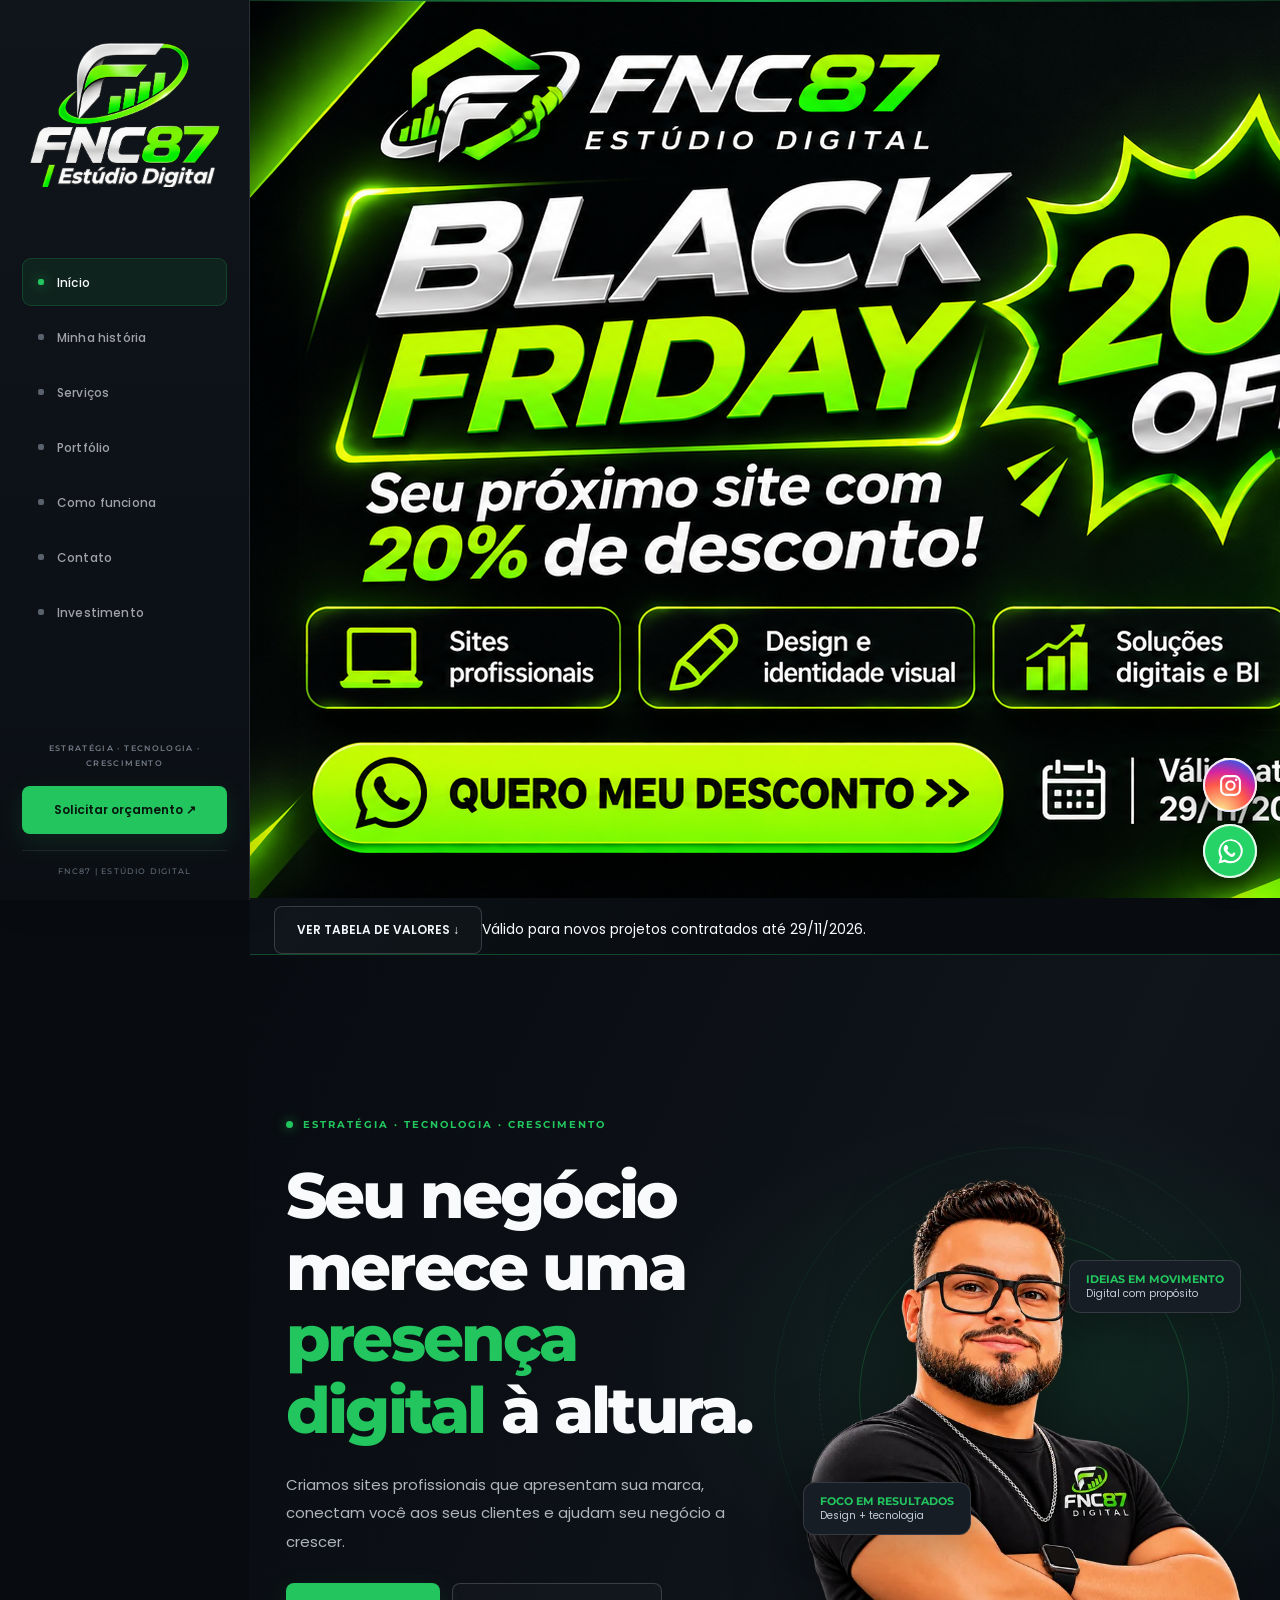
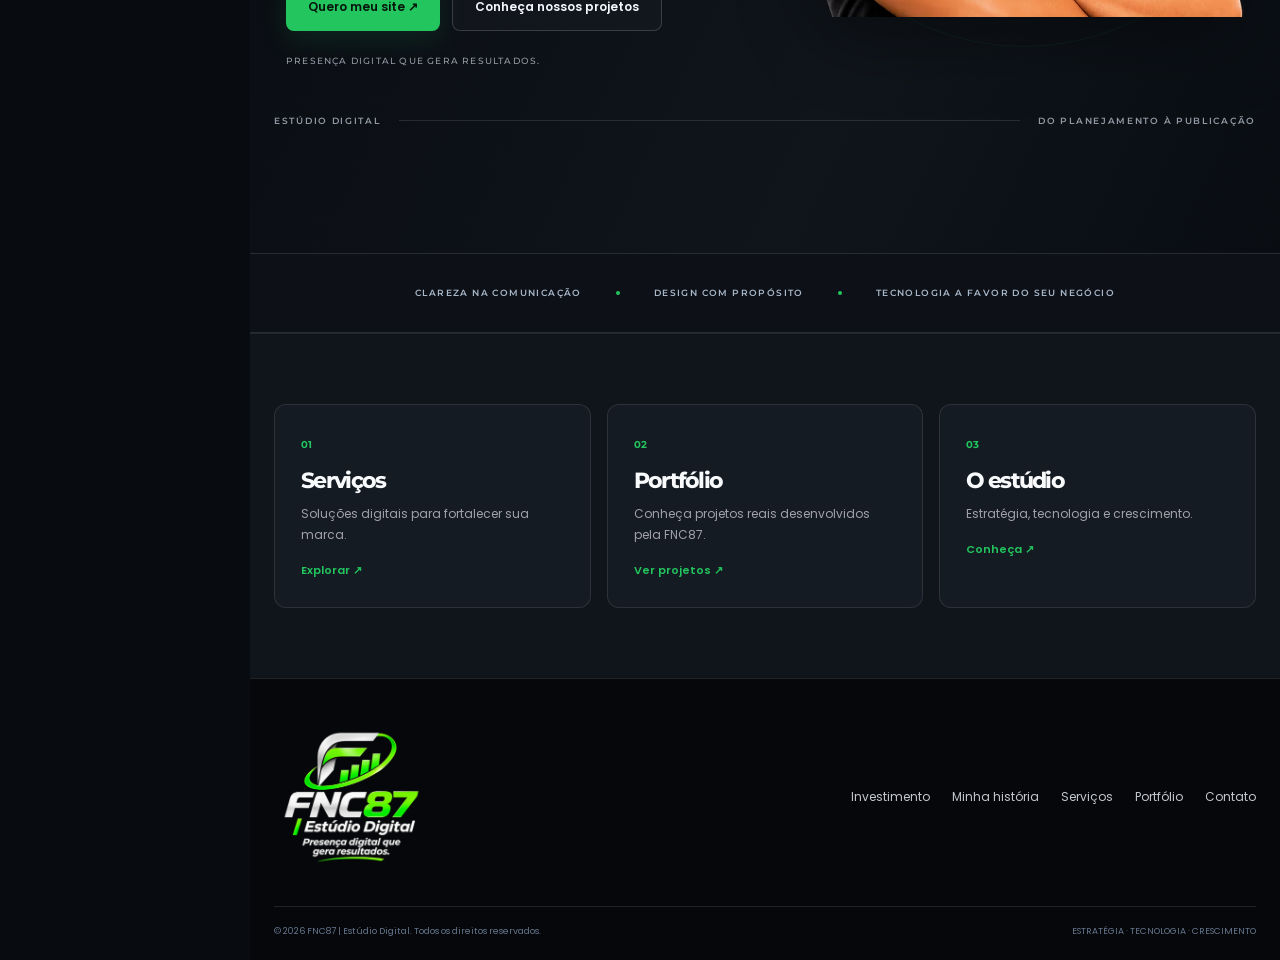
==== commit f422119d: "Usa arte final aprovada no banner Black Friday" ====
--- a/index.html
+++ b/index.html
@@ -11,23 +11,11 @@
 <button class="menu-toggle" aria-label="Abrir menu" aria-expanded="false"><span></span><span></span><span></span></button>
 <nav class="main-nav" aria-label="Navegação principal">
 <a class="active" href="index.html" data-page="inicio">Início</a><a href="sobre.html" data-page="sobre">Minha história</a><a href="servicos.html" data-page="servicos">Serviços</a><a href="portfolio.html" data-page="portfolio">Portfólio</a><a href="processo.html" data-page="processo">Como funciona</a><a href="contato.html" data-page="contato">Contato</a>
-<a href="investimento.html" data-page="investimento">Investimento</a></nav><div class="sidebar-bottom"><span class="sidebar-caption">ESTRATÉGIA · TECNOLOGIA · CRESCIMENTO</span><a class="button button-small button-primary header-cta" href="contato.html">Solicitar orçamento ↗</a><span class="sidebar-version">FNC87 | ESTÚDIO DIGITAL</span></div></div></header><section class="black-friday-banner" aria-label="Campanha Black Friday FNC87">
-  <div class="container black-friday-inner">
-    <div class="black-friday-copy">
-      <span class="black-friday-kicker"><i></i> OFERTA POR TEMPO LIMITADO · 23 A 29/11</span>
-      <h2>BLACK FRIDAY <span>FNC87</span></h2>
-      <div class="black-friday-offer"><strong>20%</strong><span>OFF</span></div>
-      <p>Seu próximo site com <strong>20% de desconto no valor total do projeto</strong>. Garanta sua condição especial fechando até 29/11.</p>
-      <a class="button button-primary" href="https://wa.me/5551992381725?text=Ol%C3%A1!%20Quero%20aproveitar%20a%20Black%20Friday%20da%20FNC87%20com%2020%25%20de%20desconto%20no%20meu%20projeto%20digital." target="_blank" rel="noopener noreferrer">QUERO MEU DESCONTO ↗</a>
-      <a class="button button-outline black-friday-prices" href="investimento.html#tabela-valores">VER TABELA DE VALORES ↓</a>
-      <small class="black-friday-footnote">Válido para novos projetos contratados até 29/11/2026. Consulte as condições pelo WhatsApp.</small>
-    </div>
-    <div class="black-friday-visual" aria-label="Avatar oficial da FNC87">
-      <div class="black-friday-glow"></div>
-      <img src="assets/avatar-fnc87.webp" alt="Avatar oficial da FNC87, com óculos, barba e camiseta preta da marca" fetchpriority="high">
-      <div class="black-friday-sign"><span>BLACK FRIDAY</span><strong>20% OFF</strong><small>FNC87 DIGITAL</small></div>
-    </div>
-  </div>
+<a href="investimento.html" data-page="investimento">Investimento</a></nav><div class="sidebar-bottom"><span class="sidebar-caption">ESTRATÉGIA · TECNOLOGIA · CRESCIMENTO</span><a class="button button-small button-primary header-cta" href="contato.html">Solicitar orçamento ↗</a><span class="sidebar-version">FNC87 | ESTÚDIO DIGITAL</span></div></div></header><section class="black-friday-banner black-friday-image-banner" aria-label="Black Friday FNC87 — 20% de desconto">
+  <a class="black-friday-art-link" href="https://wa.me/5551992381725?text=Ol%C3%A1!%20Quero%20aproveitar%20a%20Black%20Friday%20da%20FNC87%20com%2020%25%20de%20desconto%20no%20meu%20projeto%20digital." target="_blank" rel="noopener noreferrer" aria-label="Aproveitar 20% de desconto na Black Friday FNC87 pelo WhatsApp">
+    <img src="Banner%20Black%20Friday%20FNC87%20em%20Neon.png" alt="Black Friday FNC87: 20% OFF em sites profissionais, design e soluções digitais. Válido até 29 de novembro de 2026." fetchpriority="high">
+  </a>
+  <div class="container black-friday-image-actions"><a class="button button-outline" href="investimento.html#tabela-valores">VER TABELA DE VALORES ↓</a><span>Válido para novos projetos contratados até 29/11/2026.</span></div>
 </section>
 <main><section class="hero section" id="inicio"><div class="hero-grid"></div><div class="container hero-layout"><div class="hero-copy"><div class="eyebrow"><i></i> ESTRATÉGIA · TECNOLOGIA · CRESCIMENTO</div><h1>Seu negócio merece uma <span>presença digital</span> à altura.</h1><p class="hero-lead">Criamos sites profissionais que apresentam sua marca, conectam você aos seus clientes e ajudam seu negócio a crescer.</p><div class="hero-actions"><a class="button button-primary" href="contato.html">Quero meu site ↗</a><a class="button button-outline" href="portfolio.html">Conheça nossos projetos</a></div><p class="hero-signature">PRESENÇA DIGITAL QUE GERA RESULTADOS.</p></div><div class="hero-art hero-avatar-art"><div class="orbit orbit-one"></div><div class="orbit orbit-two"></div><div class="orbit orbit-three"></div><img class="home-avatar" src="assets/avatar-fnc87.webp" alt="Avatar ilustrado de Fabrício Castro, fundador da FNC87 | Estúdio Digital"><div class="float-card float-top"><b>IDEIAS EM MOVIMENTO</b><span>Digital com propósito</span></div><div class="float-card float-bottom"><b>FOCO EM RESULTADOS</b><span>Design + tecnologia</span></div></div></div><div class="container hero-bottom"><span>ESTÚDIO DIGITAL</span><span class="line"></span><span>DO PLANEJAMENTO À PUBLICAÇÃO</span></div></section><section class="trust-strip"><div class="container trust-inner"><span>CLAREZA NA COMUNICAÇÃO</span><i></i><span>DESIGN COM PROPÓSITO</span><i></i><span>TECNOLOGIA A FAVOR DO SEU NEGÓCIO</span></div></section><section class="home-shortcuts"><div class="container shortcut-grid"><a href="servicos.html"><b>01</b><h2>Serviços</h2><p>Soluções digitais para fortalecer sua marca.</p><span>Explorar ↗</span></a><a href="portfolio.html"><b>02</b><h2>Portfólio</h2><p>Conheça projetos reais desenvolvidos pela FNC87.</p><span>Ver projetos ↗</span></a><a href="sobre.html"><b>03</b><h2>O estúdio</h2><p>Estratégia, tecnologia e crescimento.</p><span>Conheça ↗</span></a></div></section></main><footer class="site-footer"><div class="container footer-main"><a class="footer-brand footer-brand-complete" href="index.html"><img src="assets/logo_branding_image_on_a_transparent_background.png" alt="FNC87 | Estúdio Digital — Presença digital que gera resultados."></a><div class="footer-links"><a href="investimento.html">Investimento</a><a href="sobre.html">Minha história</a><a href="servicos.html">Serviços</a><a href="portfolio.html">Portfólio</a><a href="contato.html">Contato</a></div></div><div class="container footer-bottom"><span>© <span id="year"></span> FNC87 | Estúdio Digital. Todos os direitos reservados.</span><span>ESTRATÉGIA · TECNOLOGIA · CRESCIMENTO</span></div></footer>
   <div class="floating-social" aria-label="Redes sociais da FNC87" style="position:fixed!important;right:22px!important;bottom:22px!important;left:auto!important;top:auto!important;z-index:2147483000!important;display:flex!important;flex-direction:column!important;align-items:center!important;gap:12px!important;width:56px!important;height:auto!important;max-width:56px!important;pointer-events:auto!important;">
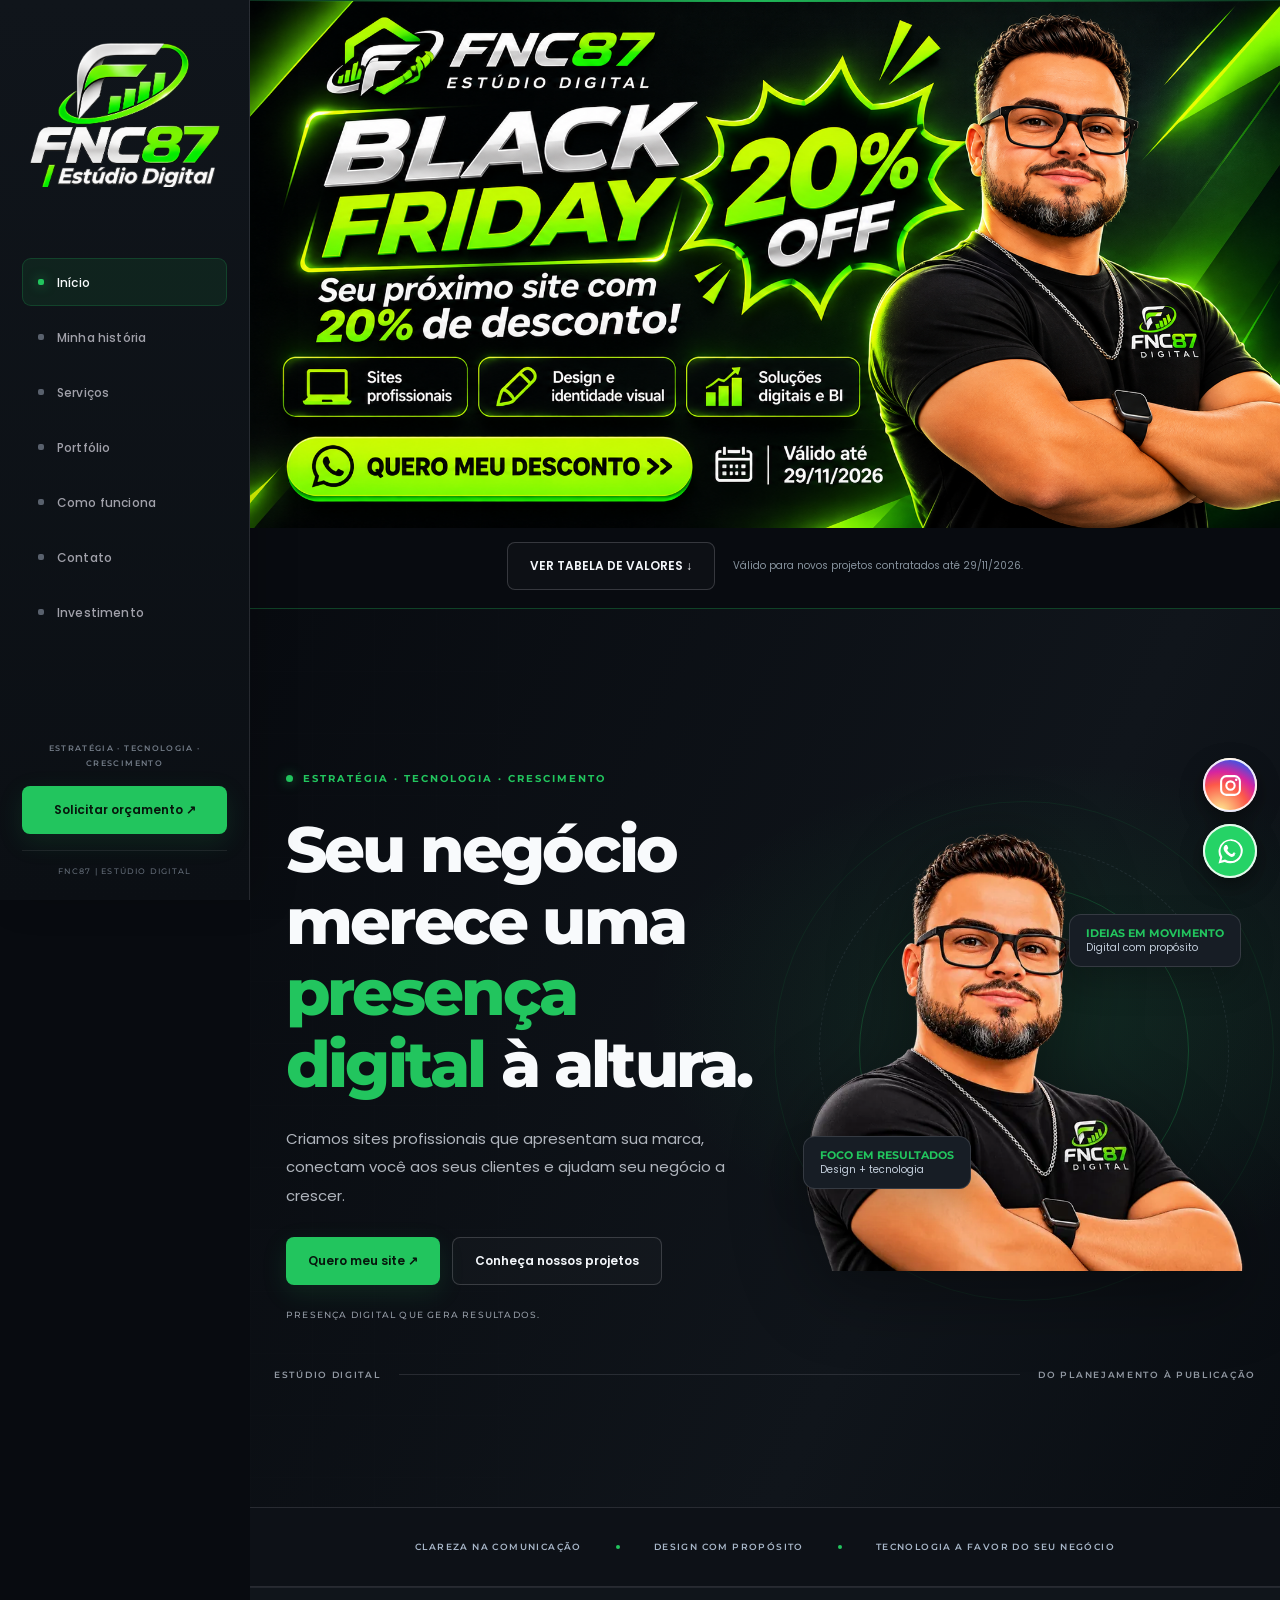
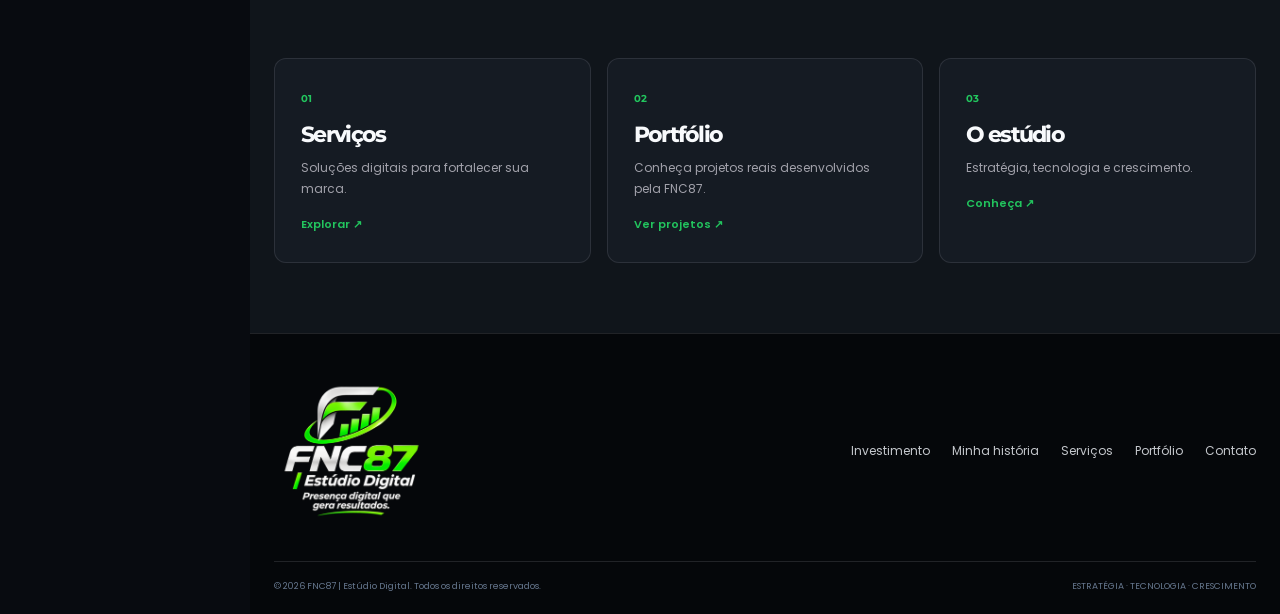
==== commit 3f10f81b: "Adiciona banner vertical responsivo para dispositivos móveis" ====
--- a/index.html
+++ b/index.html
@@ -13,7 +13,10 @@
 <a class="active" href="index.html" data-page="inicio">Início</a><a href="sobre.html" data-page="sobre">Minha história</a><a href="servicos.html" data-page="servicos">Serviços</a><a href="portfolio.html" data-page="portfolio">Portfólio</a><a href="processo.html" data-page="processo">Como funciona</a><a href="contato.html" data-page="contato">Contato</a>
 <a href="investimento.html" data-page="investimento">Investimento</a></nav><div class="sidebar-bottom"><span class="sidebar-caption">ESTRATÉGIA · TECNOLOGIA · CRESCIMENTO</span><a class="button button-small button-primary header-cta" href="contato.html">Solicitar orçamento ↗</a><span class="sidebar-version">FNC87 | ESTÚDIO DIGITAL</span></div></div></header><section class="black-friday-banner black-friday-image-banner" aria-label="Black Friday FNC87 — 20% de desconto">
   <a class="black-friday-art-link" href="https://wa.me/5551992381725?text=Ol%C3%A1!%20Quero%20aproveitar%20a%20Black%20Friday%20da%20FNC87%20com%2020%25%20de%20desconto%20no%20meu%20projeto%20digital." target="_blank" rel="noopener noreferrer" aria-label="Aproveitar 20% de desconto na Black Friday FNC87 pelo WhatsApp">
-    <img src="Banner%20Black%20Friday%20FNC87%20em%20Neon.png" alt="Black Friday FNC87: 20% OFF em sites profissionais, design e soluções digitais. Válido até 29 de novembro de 2026." fetchpriority="high">
+    <picture>
+      <source media="(max-width: 700px)" srcset="Promo%C3%A7%C3%A3o%20Black%20Friday%20FNC87%20Neon.png">
+      <img src="Banner%20Black%20Friday%20FNC87%20em%20Neon.png" alt="Black Friday FNC87: 20% OFF em sites profissionais, design e soluções digitais. Válido até 29 de novembro de 2026." fetchpriority="high">
+    </picture>
   </a>
   <div class="container black-friday-image-actions"><a class="button button-outline" href="investimento.html#tabela-valores">VER TABELA DE VALORES ↓</a><span>Válido para novos projetos contratados até 29/11/2026.</span></div>
 </section>
--- a/styles.css
+++ b/styles.css
@@ -524,3 +524,11 @@
 .page-servicos .services-bottom-cta>a{flex:none;padding:13px 17px;border-radius:8px;background:#39FF14;color:#07110b;font:700 10px var(--font-title);box-shadow:0 0 15px rgba(57,255,20,.2);transition:.2s}
 .page-servicos .services-bottom-cta>a:hover{background:#69FF4C;box-shadow:0 0 24px rgba(57,255,20,.38);transform:translateY(-2px)}
 @media(max-width:700px){.page-servicos .services-intro{align-items:flex-start;flex-direction:column;gap:7px}.page-servicos .service-grid-new{grid-template-columns:1fr}.page-servicos .service-card-new{padding:21px}.page-servicos .services-bottom-cta{align-items:stretch;flex-direction:column;padding:20px}.page-servicos .services-bottom-cta>a{text-align:center}}
+
+/* Banner Black Friday — arte final aprovada */
+.black-friday-image-banner{display:block;padding:0;background:#080b10;overflow:hidden}
+.black-friday-image-banner .black-friday-art-link{display:block;max-width:1728px;margin:0 auto;line-height:0}
+.black-friday-image-banner .black-friday-art-link img{display:block;width:100%;height:auto;margin:0 auto}
+.black-friday-image-actions{display:flex;align-items:center;justify-content:center;gap:18px;padding:14px 20px 18px}
+.black-friday-image-actions span{color:#87939e;font-size:10px}
+@media(max-width:600px){.black-friday-image-actions{flex-direction:column;gap:8px}.black-friday-image-actions .button{width:100%;text-align:center}}
